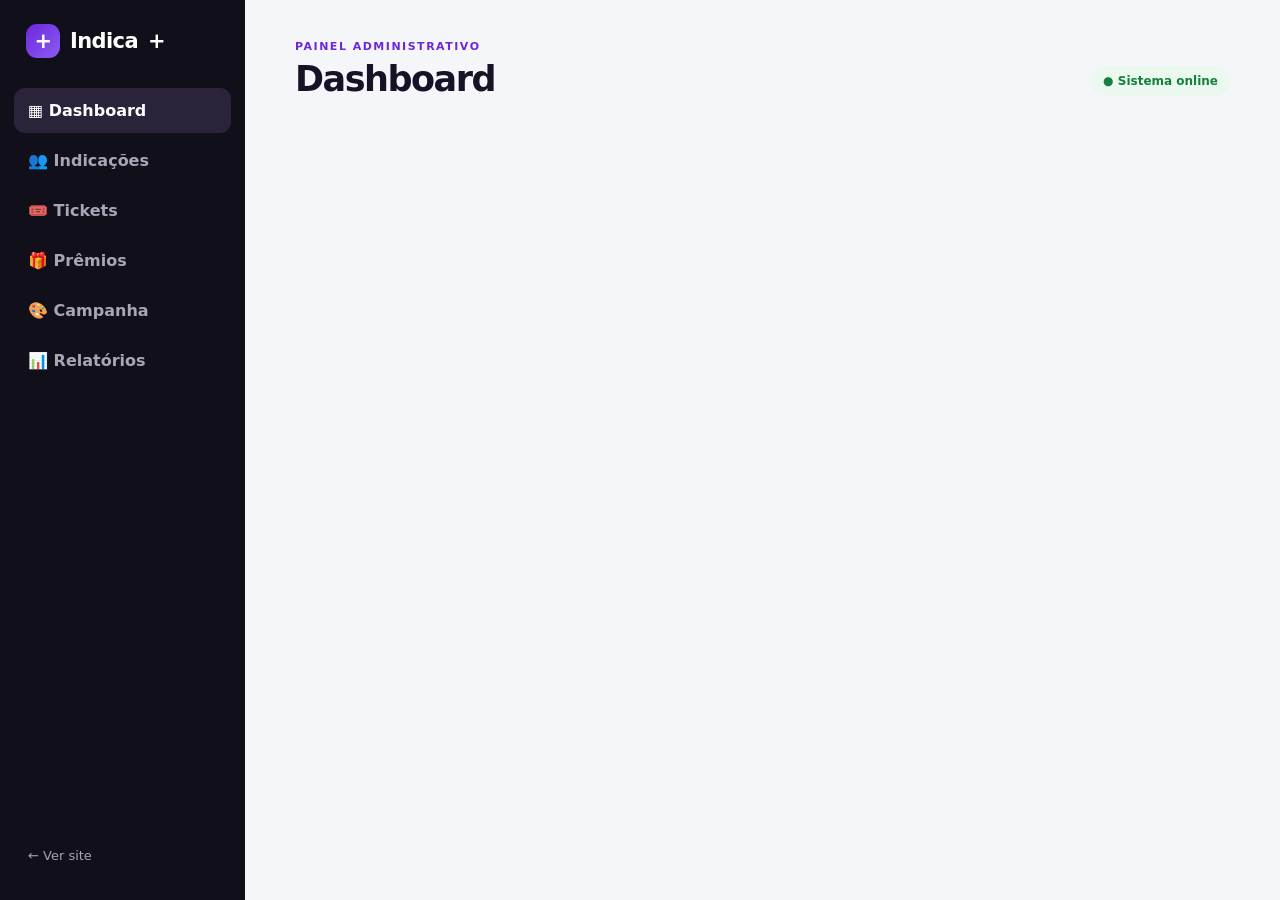
==== admin/index.html @ 20dc845d "Add files via upload" ====
<!doctype html>
<html lang="pt-BR">
<head><meta charset="utf-8"><meta name="viewport" content="width=device-width,initial-scale=1"><meta name="theme-color" content="#111827"><link rel="stylesheet" href="../css/style.css"><link rel="stylesheet" href="../css/admin.css"><title>Admin | Indica+</title></head>
<body class="admin-body">
<aside class="sidebar"><a class="brand" href="../index.html"><span class="brand-mark">+</span>Indica<span>+</span></a><nav><button class="nav-item active" data-view="dashboard">▦ <span>Dashboard</span></button><button class="nav-item" data-view="indications">👥 <span>Indicações</span></button><button class="nav-item" data-view="tickets">🎟️ <span>Tickets</span></button><button class="nav-item" data-view="prizes">🎁 <span>Prêmios</span></button><button class="nav-item" data-view="campaign">🎨 <span>Campanha</span></button><button class="nav-item" data-view="reports">📊 <span>Relatórios</span></button></nav><a class="side-link" href="../index.html">← Ver site</a></aside>
<main class="admin-main"><header class="admin-top"><div><span class="eyebrow">PAINEL ADMINISTRATIVO</span><h1 id="viewTitle">Dashboard</h1></div><span class="admin-status">● Sistema online</span></header>
<section id="view-dashboard" class="admin-view active"></section>
<section id="view-indications" class="admin-view"></section>
<section id="view-tickets" class="admin-view"></section>
<section id="view-prizes" class="admin-view"></section>
<section id="view-campaign" class="admin-view"></section>
<section id="view-reports" class="admin-view"></section>
</main>
<div class="modal" id="adminModal"><div class="modal-box wide"><button class="modal-close" data-close>×</button><div id="adminModalContent"></div></div></div>
<script src="../js/config.js"></script><script src="../js/admin.js"></script>
</body></html>
---- css/style.css ----
:root{--primary:#6d28d9;--primary2:#8b5cf6;--ink:#171225;--muted:#6b6477;--bg:#faf9fd;--card:#fff;--line:#ebe7f2;--success:#16a34a;--warning:#d97706;--danger:#dc2626;--shadow:0 18px 55px rgba(42,24,77,.10);--radius:22px}*{box-sizing:border-box}html{scroll-behavior:smooth}body{margin:0;font-family:Inter,ui-sans-serif,system-ui,-apple-system,Segoe UI,Roboto,Arial,sans-serif;color:var(--ink);background:var(--bg)}a{text-decoration:none;color:inherit}button,input{font:inherit}.topbar{height:76px;padding:0 max(24px,calc((100% - 1180px)/2));display:flex;align-items:center;justify-content:space-between;background:#fff;border-bottom:1px solid var(--line);position:sticky;top:0;z-index:20}.brand{display:flex;align-items:center;gap:10px;font-weight:900;font-size:21px;letter-spacing:-.6px}.brand>span:last-child>span,.brand>span:last-child span{color:var(--primary)}.brand-mark{display:grid;place-items:center;width:34px;height:34px;border-radius:11px;background:linear-gradient(135deg,var(--primary),var(--primary2));color:#fff!important;font-weight:900}.topbar nav{display:flex;align-items:center;gap:24px;font-size:14px;color:#5e5768}.hero{min-height:650px;display:grid;grid-template-columns:1.05fr .95fr;gap:30px;max-width:1180px;margin:auto;padding:80px 24px 70px;align-items:center}.eyebrow{font-size:11px;font-weight:900;letter-spacing:1.5px;color:var(--primary)}h1{font-size:clamp(42px,6vw,72px);line-height:.98;letter-spacing:-3.5px;margin:15px 0 22px}h1 span,h2 span{color:var(--primary)}.hero p{font-size:18px;line-height:1.7;color:var(--muted);max-width:610px}.hero-actions{display:flex;gap:12px;margin:30px 0}.btn{border:0;border-radius:13px;padding:13px 20px;font-weight:800;cursor:pointer;transition:.2s;display:inline-flex;align-items:center;justify-content:center;gap:8px}.btn:hover{transform:translateY(-1px)}.btn-primary{background:linear-gradient(135deg,var(--primary),var(--primary2));color:#fff;box-shadow:0 12px 28px rgba(109,40,217,.22)}.btn-ghost{background:#fff;border:1px solid var(--line);color:var(--ink)}.btn-light{background:#f4f1fa;color:var(--ink)}.btn-sm{padding:9px 14px;font-size:13px}.hero-stats{display:flex;gap:34px;margin-top:36px}.hero-stats strong{display:block;font-size:25px}.hero-stats small{color:var(--muted)}.hero-art{height:440px;position:relative;display:grid;place-items:center}.orb{position:absolute;border-radius:50%;filter:blur(1px)}.orb-a{width:330px;height:330px;background:#ede9fe}.orb-b{width:180px;height:180px;background:#ddd6fe;right:8%;bottom:8%}.ticket-card{width:min(430px,90%);height:235px;background:linear-gradient(135deg,#18122b,#33215e);border-radius:26px;padding:26px;color:#fff;box-shadow:0 30px 70px rgba(33,20,63,.28);transform:rotate(-4deg);position:relative;z-index:2;overflow:hidden}.ticket-card:after{content:"";position:absolute;width:150px;height:150px;border-radius:50%;border:30px solid rgba(255,255,255,.06);right:-40px;bottom:-55px}.ticket-top,.ticket-bottom{display:flex;justify-content:space-between;font-size:12px;letter-spacing:1.3px}.ticket-code{font-size:33px;letter-spacing:3px;margin:66px 0 48px}.ticket-code b{color:#c4b5fd}.ticket-bottom{font-size:9px;opacity:.6}.floating-card{position:absolute;right:0;bottom:24px;background:#fff;padding:14px 18px;border-radius:16px;box-shadow:var(--shadow);display:flex;gap:12px;align-items:center;z-index:3}.floating-card span{font-size:25px}.floating-card small{display:block;color:var(--muted);margin-top:3px}.section{max-width:1180px;margin:auto;padding:85px 24px}.section-heading{text-align:center;max-width:650px;margin:0 auto 45px}.section-heading h2,.access-card h2{font-size:40px;letter-spacing:-1.8px;margin:12px 0}.section-heading p{color:var(--muted);line-height:1.6}.steps{display:grid;grid-template-columns:repeat(3,1fr);gap:20px}.steps article,.prize,.panel,.metric{background:#fff;border:1px solid var(--line);border-radius:var(--radius);box-shadow:0 8px 30px rgba(31,21,51,.04)}.steps article{padding:30px;position:relative}.step-number{position:absolute;right:22px;top:20px;color:#d8d1e5;font-weight:900}.icon{font-size:30px}.steps h3{font-size:20px}.steps p{color:var(--muted);line-height:1.6}.prizes-section{padding-top:20px}.prizes-grid{display:grid;grid-template-columns:repeat(4,1fr);gap:18px}.prize{padding:24px}.prize-icon{font-size:38px}.prize h3{margin:18px 0 8px}.prize p{margin:0;color:var(--muted);font-size:14px}.access-section{background:#171225;padding:70px 24px}.access-card{max-width:1050px;margin:auto;background:linear-gradient(135deg,#27203c,#171225);border:1px solid #3a3152;border-radius:28px;padding:48px;display:grid;grid-template-columns:1fr 360px;gap:40px;color:#fff}.access-card p{color:#c9c3d3;line-height:1.6}.login-form,.draw-form{display:grid;gap:10px}.login-form label,.modal-box label{font-size:13px;font-weight:800}.login-form input,.modal-box input,.draw-form input{border:1px solid var(--line);background:#fff;border-radius:12px;padding:13px 14px;outline:none}.login-form small{color:#aaa1b5;line-height:1.4}.access-card .eyebrow{color:#c4b5fd}footer{max-width:1180px;margin:auto;padding:30px 24px;display:flex;gap:25px;align-items:center;color:var(--muted);font-size:13px}footer a{margin-left:auto;color:var(--primary);font-weight:800}.app-body{background:#f7f5fb}.user-menu{display:flex;align-items:center;gap:14px}.dashboard{max-width:1180px;margin:auto;padding:45px 24px}.dash-head{display:flex;justify-content:space-between;align-items:end;margin-bottom:28px}.dash-head h1{font-size:42px;letter-spacing:-2px;margin:8px 0}.dash-head p{color:var(--muted);margin:0}.metric-grid{display:grid;grid-template-columns:repeat(4,1fr);gap:16px;margin-bottom:20px}.metric{padding:22px}.metric>span{font-size:25px}.metric small{display:block;color:var(--muted);margin:10px 0 3px}.metric strong{font-size:30px}.metric.highlight{background:linear-gradient(135deg,#6d28d9,#8b5cf6);color:#fff}.metric.highlight small{color:#e9ddff}.dash-grid{display:grid;grid-template-columns:1fr 1fr;gap:18px}.panel{padding:25px;margin-bottom:18px}.panel-head{display:flex;justify-content:space-between;align-items:center;margin-bottom:18px}.panel-head h2{font-size:20px;margin:0}.panel-head p{color:var(--muted);margin:6px 0 0}.pill{font-size:12px;background:#f1edfa;color:var(--primary);padding:7px 10px;border-radius:999px;font-weight:800}.ticket-row{display:flex;align-items:center;justify-content:space-between;border:1px dashed #d8d0e5;padding:14px;border-radius:14px;margin-bottom:9px}.ticket-row code{font-weight:900;letter-spacing:1px}.ticket-row small{color:var(--muted)}.ref-row{display:grid;grid-template-columns:1fr auto;gap:5px;padding:14px 0;border-bottom:1px solid var(--line)}.ref-row:last-child{border-bottom:0}.ref-row small{grid-column:1;color:var(--muted)}.status{font-size:11px;font-weight:900;padding:5px 8px;border-radius:999px}.status.pending{background:#fff7e8;color:var(--warning)}.status.confirmed{background:#eaf8ef;color:var(--success)}.status.cancelled{background:#fdecec;color:var(--danger)}.draw-panel{background:#fff}.draw-form{grid-template-columns:1fr auto;max-width:650px}.draw-result{margin-top:15px}.win-card{text-align:center;padding:25px;background:#f7f2ff;border-radius:18px;border:1px solid #ddd0fa}.win-card .big{font-size:50px}.modal{position:fixed;inset:0;background:rgba(13,8,25,.6);backdrop-filter:blur(5px);display:none;align-items:center;justify-content:center;padding:20px;z-index:100}.modal.open{display:flex}.modal-box{background:#fff;border-radius:22px;padding:32px;max-width:480px;width:100%;position:relative;box-shadow:0 30px 90px rgba(0,0,0,.25)}.modal-box.wide{max-width:760px}.modal-close{position:absolute;right:15px;top:12px;border:0;background:transparent;font-size:28px;cursor:pointer}.modal-box h2{margin-top:8px}.modal-box form{display:grid;gap:13px}.modal-box label{display:grid;gap:6px}.toast{position:fixed;right:20px;bottom:20px;background:#181225;color:#fff;padding:13px 18px;border-radius:12px;opacity:0;transform:translateY(10px);transition:.25s;z-index:200;font-size:14px}.toast.show{opacity:1;transform:none}@media(max-width:850px){.topbar nav a:not(.btn){display:none}.hero{grid-template-columns:1fr;padding-top:55px}.hero-art{height:340px}.steps,.prizes-grid{grid-template-columns:1fr 1fr}.access-card{grid-template-columns:1fr}.metric-grid{grid-template-columns:1fr 1fr}.dash-grid{grid-template-columns:1fr}}@media(max-width:560px){.topbar{padding:0 16px}.hero,.section,.dashboard{padding-left:18px;padding-right:18px}.hero h1{font-size:46px}.hero-stats{gap:18px;flex-wrap:wrap}.hero-stats strong{font-size:20px}.hero-art{height:280px}.ticket-card{height:190px;padding:20px}.ticket-code{font-size:23px;margin:48px 0 35px}.steps,.prizes-grid,.metric-grid{grid-template-columns:1fr}.access-card{padding:28px 22px}.draw-form{grid-template-columns:1fr}footer{flex-wrap:wrap}footer a{margin-left:0;width:100%}.dash-head{align-items:start;gap:15px;flex-direction:column}.dash-head h1{font-size:35px}}
---- css/admin.css ----
:root{--admin:#111827}.admin-body{background:#f5f6fa;display:flex;min-height:100vh}.sidebar{width:245px;background:#11101a;color:#d8d4e2;padding:24px 14px;display:flex;flex-direction:column;position:fixed;inset:0 auto 0 0}.sidebar .brand{color:#fff;padding:0 12px 30px}.sidebar nav{display:grid;gap:5px}.nav-item{border:0;background:transparent;color:#aaa4b7;text-align:left;padding:13px 14px;border-radius:11px;cursor:pointer;font-weight:750}.nav-item:hover,.nav-item.active{background:#2a2339;color:#fff}.side-link{margin-top:auto;padding:13px 14px;color:#a9a2b5;font-size:13px}.admin-main{margin-left:245px;width:calc(100% - 245px);padding:35px clamp(20px,4vw,50px)}.admin-top{display:flex;justify-content:space-between;align-items:end;margin-bottom:28px}.admin-top h1{font-size:35px;letter-spacing:-1.5px;margin:8px 0 0}.admin-status{font-size:12px;color:#16803c;background:#eaf8ef;padding:8px 12px;border-radius:99px;font-weight:800}.admin-view{display:none}.admin-view.active{display:block}.admin-cards{display:grid;grid-template-columns:repeat(4,1fr);gap:15px;margin-bottom:20px}.a-card{background:#fff;border:1px solid #e7e8ef;border-radius:17px;padding:20px}.a-card small{color:#777584}.a-card strong{display:block;font-size:29px;margin-top:8px}.admin-panel{background:#fff;border:1px solid #e7e8ef;border-radius:17px;padding:20px;margin-bottom:18px}.table-wrap{overflow:auto}.admin-table{width:100%;border-collapse:collapse;font-size:13px}.admin-table th{text-align:left;color:#777584;font-size:11px;text-transform:uppercase;letter-spacing:.7px;padding:12px;border-bottom:1px solid #eee}.admin-table td{padding:14px 12px;border-bottom:1px solid #f0f0f3}.admin-table tr:last-child td{border-bottom:0}.a-btn{border:1px solid #dedbe6;background:#fff;padding:8px 11px;border-radius:9px;font-weight:800;cursor:pointer;font-size:12px}.a-btn.primary{background:#6d28d9;color:#fff;border-color:#6d28d9}.a-btn.danger{color:#b42318}.filters{display:flex;gap:10px;flex-wrap:wrap;margin-bottom:15px}.filters input,.filters select,.field input,.field textarea,.field select{border:1px solid #dddbe4;border-radius:10px;padding:10px 12px;background:#fff;outline:none}.campaign-grid{display:grid;grid-template-columns:1fr 1fr;gap:18px}.field{display:grid;gap:7px;margin-bottom:14px}.field label{font-size:12px;font-weight:850}.field textarea{min-height:95px;resize:vertical}.color-row{display:flex;gap:10px;align-items:center}.color-row input{width:52px;height:40px;padding:3px}.preview{border-radius:17px;padding:30px;color:#fff;min-height:240px;display:flex;flex-direction:column;justify-content:center}.preview h2{font-size:35px;margin:10px 0}.preview p{color:#e8e2f4}.prize-admin{display:grid;grid-template-columns:1fr auto;gap:15px;align-items:center;padding:14px 0;border-bottom:1px solid #eee}.prize-admin:last-child{border:0}.empty{padding:30px;text-align:center;color:#817c89}@media(max-width:900px){.sidebar{width:68px;padding:18px 8px}.sidebar .brand{justify-content:center;padding:0 0 25px}.sidebar .brand>span:last-child,.nav-item span,.side-link{display:none}.nav-item{text-align:center;padding:13px 5px}.admin-main{margin-left:68px;width:calc(100% - 68px)}.admin-cards{grid-template-columns:1fr 1fr}.campaign-grid{grid-template-columns:1fr}}@media(max-width:560px){.admin-main{padding:25px 14px}.admin-cards{grid-template-columns:1fr 1fr}.admin-top{align-items:start;gap:10px}.admin-status{display:none}.admin-top h1{font-size:28px}}
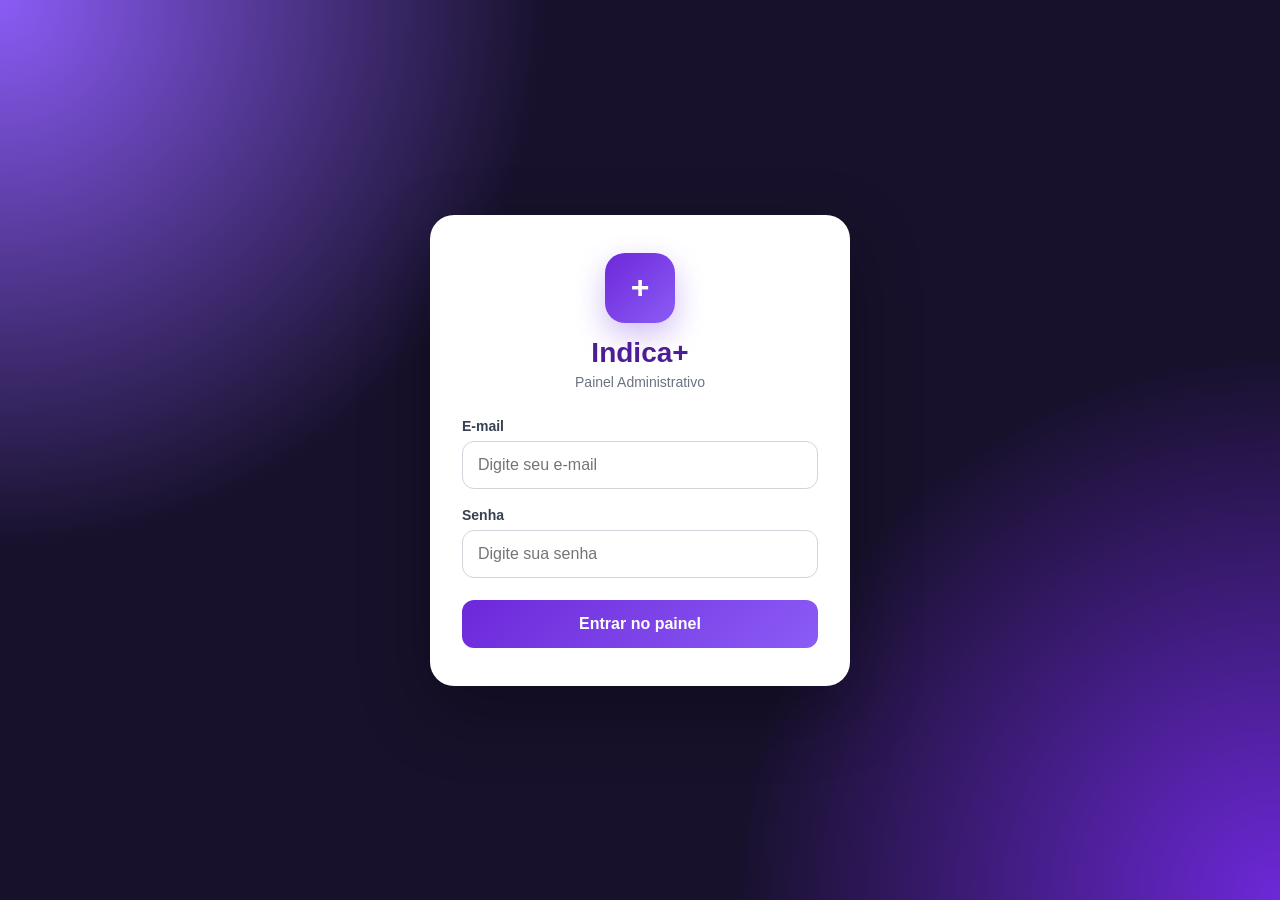
==== commit bf7457a4: "Update index.html" ====
--- a/admin/index.html
+++ b/admin/index.html
@@ -1,16 +1,2001 @@
-<!doctype html>
+<!DOCTYPE html>
 <html lang="pt-BR">
-<head><meta charset="utf-8"><meta name="viewport" content="width=device-width,initial-scale=1"><meta name="theme-color" content="#111827"><link rel="stylesheet" href="../css/style.css"><link rel="stylesheet" href="../css/admin.css"><title>Admin | Indica+</title></head>
-<body class="admin-body">
-<aside class="sidebar"><a class="brand" href="../index.html"><span class="brand-mark">+</span>Indica<span>+</span></a><nav><button class="nav-item active" data-view="dashboard">▦ <span>Dashboard</span></button><button class="nav-item" data-view="indications">👥 <span>Indicações</span></button><button class="nav-item" data-view="tickets">🎟️ <span>Tickets</span></button><button class="nav-item" data-view="prizes">🎁 <span>Prêmios</span></button><button class="nav-item" data-view="campaign">🎨 <span>Campanha</span></button><button class="nav-item" data-view="reports">📊 <span>Relatórios</span></button></nav><a class="side-link" href="../index.html">← Ver site</a></aside>
-<main class="admin-main"><header class="admin-top"><div><span class="eyebrow">PAINEL ADMINISTRATIVO</span><h1 id="viewTitle">Dashboard</h1></div><span class="admin-status">● Sistema online</span></header>
-<section id="view-dashboard" class="admin-view active"></section>
-<section id="view-indications" class="admin-view"></section>
-<section id="view-tickets" class="admin-view"></section>
-<section id="view-prizes" class="admin-view"></section>
-<section id="view-campaign" class="admin-view"></section>
-<section id="view-reports" class="admin-view"></section>
-</main>
-<div class="modal" id="adminModal"><div class="modal-box wide"><button class="modal-close" data-close>×</button><div id="adminModalContent"></div></div></div>
-<script src="../js/config.js"></script><script src="../js/admin.js"></script>
-</body></html>+<head>
+  <meta charset="UTF-8">
+  <meta name="viewport" content="width=device-width, initial-scale=1.0">
+
+  <title>Indica+ | Administração</title>
+
+  <style>
+    * {
+      box-sizing: border-box;
+      margin: 0;
+      padding: 0;
+    }
+
+    body {
+      font-family: Arial, Helvetica, sans-serif;
+      background: #f5f3ff;
+      color: #1f2937;
+    }
+
+    button,
+    input {
+      font: inherit;
+    }
+
+    /* =========================
+       LOGIN
+    ========================= */
+
+    #loginScreen {
+      min-height: 100vh;
+      display: flex;
+      align-items: center;
+      justify-content: center;
+      padding: 20px;
+
+      background:
+        radial-gradient(
+          circle at top left,
+          #8b5cf6 0%,
+          transparent 35%
+        ),
+        radial-gradient(
+          circle at bottom right,
+          #6d28d9 0%,
+          transparent 35%
+        ),
+        #17112b;
+    }
+
+    .login-card {
+      width: 100%;
+      max-width: 420px;
+      background: white;
+      border-radius: 24px;
+      padding: 38px 32px;
+      box-shadow: 0 25px 70px rgba(0,0,0,.30);
+    }
+
+    .logo {
+      text-align: center;
+      margin-bottom: 28px;
+    }
+
+    .logo-icon {
+      width: 70px;
+      height: 70px;
+      margin: 0 auto 14px;
+
+      border-radius: 20px;
+
+      display: flex;
+      align-items: center;
+      justify-content: center;
+
+      background:
+        linear-gradient(
+          135deg,
+          #6d28d9,
+          #8b5cf6
+        );
+
+      color: white;
+      font-size: 32px;
+      font-weight: bold;
+
+      box-shadow:
+        0 12px 30px
+        rgba(109,40,217,.30);
+    }
+
+    .logo h1 {
+      font-size: 28px;
+      color: #4c1d95;
+    }
+
+    .logo p {
+      margin-top: 5px;
+      color: #6b7280;
+      font-size: 14px;
+    }
+
+    .field {
+      margin-bottom: 18px;
+    }
+
+    .field label {
+      display: block;
+      font-size: 14px;
+      font-weight: bold;
+      margin-bottom: 7px;
+      color: #374151;
+    }
+
+    .field input {
+      width: 100%;
+      padding: 14px 15px;
+
+      border:
+        1px solid #d1d5db;
+
+      border-radius: 12px;
+
+      outline: none;
+
+      transition: .2s;
+    }
+
+    .field input:focus {
+      border-color: #7c3aed;
+
+      box-shadow:
+        0 0 0 3px
+        rgba(124,58,237,.12);
+    }
+
+    .login-button {
+      width: 100%;
+
+      border: 0;
+
+      padding: 15px;
+
+      border-radius: 12px;
+
+      background:
+        linear-gradient(
+          135deg,
+          #6d28d9,
+          #8b5cf6
+        );
+
+      color: white;
+
+      font-weight: bold;
+
+      cursor: pointer;
+
+      transition: .2s;
+
+      margin-top: 4px;
+    }
+
+    .login-button:hover {
+      transform: translateY(-1px);
+
+      box-shadow:
+        0 10px 25px
+        rgba(109,40,217,.25);
+    }
+
+    .login-button:disabled {
+      opacity: .6;
+      cursor: wait;
+      transform: none;
+    }
+
+    .error {
+      display: none;
+
+      margin-bottom: 16px;
+
+      padding: 12px;
+
+      border-radius: 10px;
+
+      background: #fee2e2;
+
+      color: #991b1b;
+
+      font-size: 14px;
+    }
+
+    .success {
+      display: none;
+
+      margin-bottom: 16px;
+
+      padding: 12px;
+
+      border-radius: 10px;
+
+      background: #dcfce7;
+
+      color: #166534;
+
+      font-size: 14px;
+    }
+
+    /* =========================
+       PAINEL
+    ========================= */
+
+    #adminScreen {
+      display: none;
+      min-height: 100vh;
+    }
+
+    .topbar {
+      background: #17112b;
+      color: white;
+
+      padding: 15px 25px;
+
+      display: flex;
+      justify-content: space-between;
+      align-items: center;
+
+      gap: 15px;
+
+      position: sticky;
+      top: 0;
+
+      z-index: 20;
+    }
+
+    .topbar-brand {
+      font-size: 21px;
+      font-weight: bold;
+    }
+
+    .topbar-brand span {
+      color: #a78bfa;
+    }
+
+    .admin-info {
+      display: flex;
+      align-items: center;
+      gap: 15px;
+    }
+
+    .admin-name {
+      font-size: 14px;
+      color: #ddd6fe;
+    }
+
+    .logout-button {
+      border:
+        1px solid
+        rgba(255,255,255,.25);
+
+      background: transparent;
+
+      color: white;
+
+      padding: 9px 14px;
+
+      border-radius: 9px;
+
+      cursor: pointer;
+    }
+
+    .logout-button:hover {
+      background:
+        rgba(255,255,255,.08);
+    }
+
+    .container {
+      max-width: 1400px;
+
+      margin: auto;
+
+      padding: 30px 20px;
+    }
+
+    .page-title {
+      margin-bottom: 25px;
+    }
+
+    .page-title h2 {
+      font-size: 28px;
+      color: #2e1065;
+    }
+
+    .page-title p {
+      margin-top: 5px;
+      color: #6b7280;
+    }
+
+    .cards {
+      display: grid;
+
+      grid-template-columns:
+        repeat(4, 1fr);
+
+      gap: 18px;
+
+      margin-bottom: 30px;
+    }
+
+    .card {
+      background: white;
+
+      border-radius: 17px;
+
+      padding: 22px;
+
+      box-shadow:
+        0 4px 20px
+        rgba(0,0,0,.06);
+
+      border:
+        1px solid #ede9fe;
+    }
+
+    .card-label {
+      color: #6b7280;
+
+      font-size: 13px;
+
+      margin-bottom: 8px;
+    }
+
+    .card-number {
+      font-size: 31px;
+
+      font-weight: bold;
+
+      color: #4c1d95;
+    }
+
+    .section {
+      background: white;
+
+      border-radius: 17px;
+
+      padding: 22px;
+
+      margin-bottom: 22px;
+
+      box-shadow:
+        0 4px 20px
+        rgba(0,0,0,.05);
+
+      border:
+        1px solid #ede9fe;
+    }
+
+    .section h3 {
+      margin-bottom: 18px;
+
+      color: #2e1065;
+    }
+
+    .loading {
+      color: #6b7280;
+
+      padding: 10px 0;
+    }
+
+    .status-message {
+      padding: 13px;
+
+      border-radius: 10px;
+
+      background: #f3f4f6;
+
+      color: #4b5563;
+    }
+
+    .table-wrapper {
+      overflow-x: auto;
+    }
+
+    table {
+      width: 100%;
+
+      border-collapse: collapse;
+
+      min-width: 650px;
+    }
+
+    th,
+    td {
+      padding: 12px;
+
+      border-bottom:
+        1px solid #eee;
+
+      text-align: left;
+
+      font-size: 14px;
+    }
+
+    th {
+      color: #6b7280;
+
+      font-size: 12px;
+
+      text-transform: uppercase;
+    }
+
+    .badge {
+      display: inline-block;
+
+      padding: 5px 9px;
+
+      border-radius: 20px;
+
+      font-size: 12px;
+
+      font-weight: bold;
+    }
+
+    .badge-green {
+      background: #dcfce7;
+      color: #166534;
+    }
+
+    .badge-yellow {
+      background: #fef3c7;
+      color: #92400e;
+    }
+
+    .badge-red {
+      background: #fee2e2;
+      color: #991b1b;
+    }
+
+    .confirm-button {
+      border: 0;
+
+      padding: 8px 11px;
+
+      border-radius: 8px;
+
+      background: #6d28d9;
+
+      color: white;
+
+      cursor: pointer;
+
+      font-size: 12px;
+
+      font-weight: bold;
+    }
+
+    .confirm-button:hover {
+      background: #5b21b6;
+    }
+
+    .empty {
+      padding: 25px;
+
+      text-align: center;
+
+      color: #9ca3af;
+    }
+
+    @media (max-width: 1000px) {
+
+      .cards {
+        grid-template-columns:
+          repeat(2, 1fr);
+      }
+
+    }
+
+    @media (max-width: 650px) {
+
+      .topbar {
+        padding: 13px 15px;
+      }
+
+      .admin-name {
+        display: none;
+      }
+
+      .container {
+        padding: 20px 14px;
+      }
+
+      .cards {
+        grid-template-columns: 1fr;
+      }
+
+      .login-card {
+        padding: 30px 22px;
+      }
+
+      .page-title h2 {
+        font-size: 23px;
+      }
+
+    }
+
+  </style>
+</head>
+
+<body>
+
+  <!-- =========================
+       LOGIN
+  ========================== -->
+
+  <section id="loginScreen">
+
+    <div class="login-card">
+
+      <div class="logo">
+
+        <div class="logo-icon">
+          +
+        </div>
+
+        <h1>Indica+</h1>
+
+        <p>Painel Administrativo</p>
+
+      </div>
+
+      <div
+        id="loginError"
+        class="error">
+      </div>
+
+      <div
+        id="loginSuccess"
+        class="success">
+      </div>
+
+      <form id="loginForm">
+
+        <div class="field">
+
+          <label for="email">
+            E-mail
+          </label>
+
+          <input
+            type="email"
+            id="email"
+            autocomplete="username"
+            placeholder="Digite seu e-mail"
+            required
+          >
+
+        </div>
+
+        <div class="field">
+
+          <label for="password">
+            Senha
+          </label>
+
+          <input
+            type="password"
+            id="password"
+            autocomplete="current-password"
+            placeholder="Digite sua senha"
+            required
+          >
+
+        </div>
+
+        <button
+          type="submit"
+          class="login-button"
+          id="loginButton"
+        >
+          Entrar no painel
+        </button>
+
+      </form>
+
+    </div>
+
+  </section>
+
+
+  <!-- =========================
+       ADMIN
+  ========================== -->
+
+  <section id="adminScreen">
+
+    <header class="topbar">
+
+      <div class="topbar-brand">
+        Indica<span>+</span>
+      </div>
+
+      <div class="admin-info">
+
+        <span
+          class="admin-name"
+          id="adminName"
+        >
+          Administrador
+        </span>
+
+        <button
+          class="logout-button"
+          id="logoutButton"
+        >
+          Sair
+        </button>
+
+      </div>
+
+    </header>
+
+
+    <main class="container">
+
+      <div class="page-title">
+
+        <h2>
+          Dashboard
+        </h2>
+
+        <p>
+          Visão geral da campanha e das indicações.
+        </p>
+
+      </div>
+
+
+      <div class="cards">
+
+        <div class="card">
+
+          <div class="card-label">
+            Alunos
+          </div>
+
+          <div
+            class="card-number"
+            id="studentsCount"
+          >
+            0
+          </div>
+
+        </div>
+
+
+        <div class="card">
+
+          <div class="card-label">
+            Indicações
+          </div>
+
+          <div
+            class="card-number"
+            id="referralsCount"
+          >
+            0
+          </div>
+
+        </div>
+
+
+        <div class="card">
+
+          <div class="card-label">
+            Aguardando 7 dias
+          </div>
+
+          <div
+            class="card-number"
+            id="waitingCount"
+          >
+            0
+          </div>
+
+        </div>
+
+
+        <div class="card">
+
+          <div class="card-label">
+            Tickets disponíveis
+          </div>
+
+          <div
+            class="card-number"
+            id="ticketsCount"
+          >
+            0
+          </div>
+
+        </div>
+
+      </div>
+
+
+      <section class="section">
+
+        <h3>
+          Matrículas aguardando confirmação
+        </h3>
+
+        <div id="enrollmentsArea">
+
+          <div class="loading">
+            Carregando...
+          </div>
+
+        </div>
+
+      </section>
+
+
+      <section class="section">
+
+        <h3>
+          Últimas indicações
+        </h3>
+
+        <div id="referralsArea">
+
+          <div class="loading">
+            Carregando...
+          </div>
+
+        </div>
+
+      </section>
+
+
+      <section class="section">
+
+        <h3>
+          Tickets disponíveis
+        </h3>
+
+        <div id="ticketsArea">
+
+          <div class="loading">
+            Carregando...
+          </div>
+
+        </div>
+
+      </section>
+
+
+      <section class="section">
+
+        <h3>
+          Prêmios
+        </h3>
+
+        <div id="prizesArea">
+
+          <div class="loading">
+            Carregando...
+          </div>
+
+        </div>
+
+      </section>
+
+    </main>
+
+  </section>
+
+
+<script>
+
+  /* =========================================
+     API
+  ========================================= */
+
+  const API_URL =
+    "https://indica-mais-api.evoluamaisprofissoes.workers.dev";
+
+
+  /* =========================================
+     ELEMENTOS
+  ========================================= */
+
+  const loginScreen =
+    document.getElementById(
+      "loginScreen"
+    );
+
+  const adminScreen =
+    document.getElementById(
+      "adminScreen"
+    );
+
+  const loginForm =
+    document.getElementById(
+      "loginForm"
+    );
+
+  const loginButton =
+    document.getElementById(
+      "loginButton"
+    );
+
+  const loginError =
+    document.getElementById(
+      "loginError"
+    );
+
+  const loginSuccess =
+    document.getElementById(
+      "loginSuccess"
+    );
+
+  const logoutButton =
+    document.getElementById(
+      "logoutButton"
+    );
+
+
+  /* =========================================
+     TOKEN
+  ========================================= */
+
+  function getToken() {
+
+    return localStorage.getItem(
+      "indica_admin_token"
+    );
+
+  }
+
+
+  function saveToken(token) {
+
+    localStorage.setItem(
+      "indica_admin_token",
+      token
+    );
+
+  }
+
+
+  function clearToken() {
+
+    localStorage.removeItem(
+      "indica_admin_token"
+    );
+
+  }
+
+
+  /* =========================================
+     API
+  ========================================= */
+
+  async function api(
+    endpoint,
+    options = {}
+  ) {
+
+    const token =
+      getToken();
+
+    const headers = {
+
+      "Content-Type":
+        "application/json",
+
+      ...(options.headers || {})
+
+    };
+
+
+    if (token) {
+
+      headers.Authorization =
+        "Bearer " + token;
+
+    }
+
+
+    const response =
+      await fetch(
+        API_URL + endpoint,
+        {
+          ...options,
+          headers
+        }
+      );
+
+
+    let data = {};
+
+    try {
+
+      data =
+        await response.json();
+
+    } catch {
+
+      data = {};
+
+    }
+
+
+    if (!response.ok) {
+
+      throw new Error(
+        data.error ||
+        data.message ||
+        "Erro na comunicação com a API."
+      );
+
+    }
+
+
+    return data;
+
+  }
+
+
+  /* =========================================
+     LOGIN
+  ========================================= */
+
+  loginForm.addEventListener(
+    "submit",
+    async function(event) {
+
+      event.preventDefault();
+
+
+      loginError.style.display =
+        "none";
+
+      loginSuccess.style.display =
+        "none";
+
+
+      const email =
+        document
+          .getElementById("email")
+          .value
+          .trim();
+
+      const password =
+        document
+          .getElementById("password")
+          .value;
+
+
+      loginButton.disabled =
+        true;
+
+      loginButton.textContent =
+        "Entrando...";
+
+
+      try {
+
+        const response =
+          await fetch(
+            API_URL +
+            "/api/admin/login",
+            {
+              method: "POST",
+
+              headers: {
+                "Content-Type":
+                  "application/json"
+              },
+
+              body: JSON.stringify({
+                email,
+                password
+              })
+            }
+          );
+
+
+        const data =
+          await response.json();
+
+
+        if (!response.ok) {
+
+          throw new Error(
+            data.error ||
+            data.message ||
+            "E-mail ou senha inválidos."
+          );
+
+        }
+
+
+        const token =
+          data.token ||
+          data.session?.token ||
+          data.data?.token;
+
+
+        if (!token) {
+
+          throw new Error(
+            "A API não retornou o token da sessão."
+          );
+
+        }
+
+
+        saveToken(token);
+
+
+        loginSuccess.textContent =
+          "Login realizado com sucesso!";
+
+        loginSuccess.style.display =
+          "block";
+
+
+        setTimeout(
+          () => {
+
+            showAdmin(
+              data.admin ||
+              data.user
+            );
+
+          },
+          300
+        );
+
+
+      } catch (error) {
+
+        console.error(error);
+
+        loginError.textContent =
+          error.message ||
+          "Não foi possível realizar o login.";
+
+        loginError.style.display =
+          "block";
+
+
+      } finally {
+
+        loginButton.disabled =
+          false;
+
+        loginButton.textContent =
+          "Entrar no painel";
+
+      }
+
+    }
+  );
+
+
+  /* =========================================
+     SESSÃO
+  ========================================= */
+
+  async function checkSession() {
+
+    const token =
+      getToken();
+
+
+    if (!token) {
+
+      showLogin();
+
+      return;
+
+    }
+
+
+    try {
+
+      const response =
+        await api(
+          "/api/admin/me"
+        );
+
+
+      if (
+        response.success === false
+      ) {
+
+        throw new Error(
+          "Sessão inválida."
+        );
+
+      }
+
+
+      showAdmin(
+        response.admin ||
+        response.user
+      );
+
+
+    } catch {
+
+      clearToken();
+
+      showLogin();
+
+    }
+
+  }
+
+
+  /* =========================================
+     LOGIN SCREEN
+  ========================================= */
+
+  function showLogin() {
+
+    loginScreen.style.display =
+      "flex";
+
+    adminScreen.style.display =
+      "none";
+
+  }
+
+
+  /* =========================================
+     ADMIN SCREEN
+  ========================================= */
+
+  async function showAdmin(
+    admin = null
+  ) {
+
+    loginScreen.style.display =
+      "none";
+
+    adminScreen.style.display =
+      "block";
+
+
+    if (admin) {
+
+      document.getElementById(
+        "adminName"
+      ).textContent =
+        admin.name ||
+        admin.email ||
+        "Administrador";
+
+    }
+
+
+    await loadDashboard();
+
+  }
+
+
+  /* =========================================
+     DASHBOARD
+  ========================================= */
+
+  async function loadDashboard() {
+
+    try {
+
+      const data =
+        await api(
+          "/api/admin/dashboard"
+        );
+
+
+      const dashboard =
+        data.dashboard ||
+        data.data ||
+        data;
+
+
+      document.getElementById(
+        "studentsCount"
+      ).textContent =
+        dashboard.students || 0;
+
+
+      document.getElementById(
+        "referralsCount"
+      ).textContent =
+        dashboard.referrals || 0;
+
+
+      document.getElementById(
+        "waitingCount"
+      ).textContent =
+        dashboard.waiting_7_days || 0;
+
+
+      document.getElementById(
+        "ticketsCount"
+      ).textContent =
+        dashboard.available_tickets || 0;
+
+
+      await Promise.all([
+        loadEnrollments(),
+        loadReferrals(),
+        loadTickets(),
+        loadPrizes()
+      ]);
+
+
+    } catch (error) {
+
+      console.error(error);
+
+      document.getElementById(
+        "enrollmentsArea"
+      ).innerHTML =
+        `<div class="status-message">
+          Erro ao carregar o painel.
+        </div>`;
+
+    }
+
+  }
+
+
+  /* =========================================
+     MATRÍCULAS
+  ========================================= */
+
+  async function loadEnrollments() {
+
+    const area =
+      document.getElementById(
+        "enrollmentsArea"
+      );
+
+
+    try {
+
+      const data =
+        await api(
+          "/api/admin/enrollments"
+        );
+
+
+      const items =
+        data.enrollments ||
+        data.results ||
+        data.data ||
+        [];
+
+
+      if (!items.length) {
+
+        area.innerHTML =
+          `<div class="empty">
+            Nenhuma matrícula encontrada.
+          </div>`;
+
+        return;
+
+      }
+
+
+      let html = `
+        <div class="table-wrapper">
+
+        <table>
+
+          <thead>
+
+            <tr>
+
+              <th>
+                Aluno
+              </th>
+
+              <th>
+                Status
+              </th>
+
+              <th>
+                Elegível em
+              </th>
+
+              <th>
+                Ação
+              </th>
+
+            </tr>
+
+          </thead>
+
+          <tbody>
+      `;
+
+
+      items.forEach(
+        item => {
+
+          const status =
+            item.enrollment_status ||
+            item.status ||
+            "";
+
+
+          const eligibleAt =
+            item.eligible_at
+              ? new Date(
+                  item.eligible_at
+                ).toLocaleDateString(
+                  "pt-BR"
+                )
+              : "-";
+
+
+          const canConfirm =
+            status ===
+              "paid_waiting" ||
+            status ===
+              "eligible";
+
+
+          html += `
+            <tr>
+
+              <td>
+                ${escapeHtml(
+                  item.lead_name ||
+                  item.name ||
+                  "-"
+                )}
+              </td>
+
+              <td>
+
+                <span class="badge ${
+                  canConfirm
+                    ? "badge-yellow"
+                    : status ===
+                      "confirmed"
+                      ? "badge-green"
+                      : "badge-red"
+                }">
+
+                  ${escapeHtml(
+                    status
+                  )}
+
+                </span>
+
+              </td>
+
+              <td>
+                ${eligibleAt}
+              </td>
+
+              <td>
+
+                ${
+                  canConfirm
+
+                    ? `
+                      <button
+                        class="confirm-button"
+                        onclick="
+                          confirmEnrollment(
+                            '${item.id}'
+                          )
+                        "
+                      >
+                        Confirmar
+                      </button>
+                    `
+
+                    : "-"
+                }
+
+              </td>
+
+            </tr>
+          `;
+
+        }
+      );
+
+
+      html += `
+          </tbody>
+
+        </table>
+
+        </div>
+      `;
+
+
+      area.innerHTML =
+        html;
+
+
+    } catch (error) {
+
+      console.error(error);
+
+      area.innerHTML =
+        `<div class="status-message">
+          Não foi possível carregar as matrículas.
+        </div>`;
+
+    }
+
+  }
+
+
+  /* =========================================
+     CONFIRMAR MATRÍCULA
+  ========================================= */
+
+  async function confirmEnrollment(
+    id
+  ) {
+
+    if (
+      !confirm(
+        "Confirmar esta matrícula e gerar o ticket?"
+      )
+    ) {
+
+      return;
+
+    }
+
+
+    try {
+
+      const data =
+        await api(
+          "/api/admin/enrollments/" +
+          id +
+          "/confirm",
+          {
+            method: "POST"
+          }
+        );
+
+
+      alert(
+        data.message ||
+        "Matrícula confirmada e ticket gerado."
+      );
+
+
+      await loadDashboard();
+
+
+    } catch (error) {
+
+      alert(
+        error.message ||
+        "Não foi possível confirmar a matrícula."
+      );
+
+    }
+
+  }
+
+
+  /* =========================================
+     INDICAÇÕES
+  ========================================= */
+
+  async function loadReferrals() {
+
+    const area =
+      document.getElementById(
+        "referralsArea"
+      );
+
+
+    try {
+
+      const data =
+        await api(
+          "/api/admin/referrals"
+        );
+
+
+      const items =
+        data.referrals ||
+        data.results ||
+        data.data ||
+        [];
+
+
+      if (!items.length) {
+
+        area.innerHTML =
+          `<div class="empty">
+            Nenhuma indicação encontrada.
+          </div>`;
+
+        return;
+
+      }
+
+
+      let html = `
+        <div class="table-wrapper">
+
+        <table>
+
+          <thead>
+
+            <tr>
+
+              <th>
+                Lead
+              </th>
+
+              <th>
+                WhatsApp
+              </th>
+
+              <th>
+                Status
+              </th>
+
+              <th>
+                Data
+              </th>
+
+            </tr>
+
+          </thead>
+
+          <tbody>
+      `;
+
+
+      items
+        .slice(0, 30)
+        .forEach(
+          item => {
+
+            html += `
+              <tr>
+
+                <td>
+                  ${escapeHtml(
+                    item.lead_name ||
+                    "-"
+                  )}
+                </td>
+
+                <td>
+                  ${escapeHtml(
+                    item.lead_whatsapp ||
+                    "-"
+                  )}
+                </td>
+
+                <td>
+                  ${escapeHtml(
+                    item.status ||
+                    "-"
+                  )}
+                </td>
+
+                <td>
+
+                  ${
+                    item.created_at
+
+                      ? new Date(
+                          item.created_at
+                        ).toLocaleDateString(
+                          "pt-BR"
+                        )
+
+                      : "-"
+                  }
+
+                </td>
+
+              </tr>
+            `;
+
+          }
+        );
+
+
+      html += `
+          </tbody>
+
+        </table>
+
+        </div>
+      `;
+
+
+      area.innerHTML =
+        html;
+
+
+    } catch (error) {
+
+      console.error(error);
+
+      area.innerHTML =
+        `<div class="status-message">
+          Não foi possível carregar as indicações.
+        </div>`;
+
+    }
+
+  }
+
+
+  /* =========================================
+     TICKETS
+  ========================================= */
+
+  async function loadTickets() {
+
+    const area =
+      document.getElementById(
+        "ticketsArea"
+      );
+
+
+    try {
+
+      const data =
+        await api(
+          "/api/admin/tickets"
+        );
+
+
+      const items =
+        data.tickets ||
+        data.results ||
+        data.data ||
+        [];
+
+
+      if (!items.length) {
+
+        area.innerHTML =
+          `<div class="empty">
+            Nenhum ticket disponível.
+          </div>`;
+
+        return;
+
+      }
+
+
+      let html = `
+        <div class="table-wrapper">
+
+        <table>
+
+          <thead>
+
+            <tr>
+
+              <th>
+                Código
+              </th>
+
+              <th>
+                Status
+              </th>
+
+              <th>
+                Data
+              </th>
+
+            </tr>
+
+          </thead>
+
+          <tbody>
+      `;
+
+
+      items
+        .slice(0, 50)
+        .forEach(
+          item => {
+
+            html += `
+              <tr>
+
+                <td>
+                  <strong>
+                    ${escapeHtml(
+                      item.code ||
+                      "-"
+                    )}
+                  </strong>
+                </td>
+
+                <td>
+                  ${escapeHtml(
+                    item.status ||
+                    "-"
+                  )}
+                </td>
+
+                <td>
+
+                  ${
+                    item.created_at
+
+                      ? new Date(
+                          item.created_at
+                        ).toLocaleDateString(
+                          "pt-BR"
+                        )
+
+                      : "-"
+                  }
+
+                </td>
+
+              </tr>
+            `;
+
+          }
+        );
+
+
+      html += `
+          </tbody>
+
+        </table>
+
+        </div>
+      `;
+
+
+      area.innerHTML =
+        html;
+
+
+    } catch (error) {
+
+      console.error(error);
+
+      area.innerHTML =
+        `<div class="status-message">
+          Não foi possível carregar os tickets.
+        </div>`;
+
+    }
+
+  }
+
+
+  /* =========================================
+     PRÊMIOS
+  ========================================= */
+
+  async function loadPrizes() {
+
+    const area =
+      document.getElementById(
+        "prizesArea"
+      );
+
+
+    try {
+
+      const data =
+        await api(
+          "/api/admin/prizes"
+        );
+
+
+      const items =
+        data.prizes ||
+        data.results ||
+        data.data ||
+        [];
+
+
+      if (!items.length) {
+
+        area.innerHTML =
+          `<div class="empty">
+            Nenhum prêmio cadastrado.
+          </div>`;
+
+        return;
+
+      }
+
+
+      let html = `
+        <div class="table-wrapper">
+
+        <table>
+
+          <thead>
+
+            <tr>
+
+              <th>
+                Prêmio
+              </th>
+
+              <th>
+                Estoque
+              </th>
+
+              <th>
+                Ativo
+              </th>
+
+            </tr>
+
+          </thead>
+
+          <tbody>
+      `;
+
+
+      items.forEach(
+        item => {
+
+          html += `
+            <tr>
+
+              <td>
+                ${escapeHtml(
+                  item.name ||
+                  "-"
+                )}
+              </td>
+
+              <td>
+                ${item.stock ?? 0}
+              </td>
+
+              <td>
+
+                ${
+                  item.active
+
+                    ? `
+                      <span
+                        class="badge badge-green"
+                      >
+                        Ativo
+                      </span>
+                    `
+
+                    : `
+                      <span
+                        class="badge badge-red"
+                      >
+                        Inativo
+                      </span>
+                    `
+                }
+
+              </td>
+
+            </tr>
+          `;
+
+        }
+      );
+
+
+      html += `
+          </tbody>
+
+        </table>
+
+        </div>
+      `;
+
+
+      area.innerHTML =
+        html;
+
+
+    } catch (error) {
+
+      console.error(error);
+
+      area.innerHTML =
+        `<div class="status-message">
+          Não foi possível carregar os prêmios.
+        </div>`;
+
+    }
+
+  }
+
+
+  /* =========================================
+     LOGOUT
+  ========================================= */
+
+  logoutButton.addEventListener(
+    "click",
+    async function() {
+
+      try {
+
+        await api(
+          "/api/admin/logout",
+          {
+            method: "POST"
+          }
+        );
+
+      } catch (error) {
+
+        console.log(
+          "Sessão já encerrada."
+        );
+
+      }
+
+
+      clearToken();
+
+      showLogin();
+
+
+      document.getElementById(
+        "password"
+      ).value = "";
+
+    }
+  );
+
+
+  /* =========================================
+     ESCAPE HTML
+  ========================================= */
+
+  function escapeHtml(
+    value
+  ) {
+
+    return String(
+      value ?? ""
+    )
+      .replaceAll(
+        "&",
+        "&amp;"
+      )
+      .replaceAll(
+        "<",
+        "&lt;"
+      )
+      .replaceAll(
+        ">",
+        "&gt;"
+      )
+      .replaceAll(
+        '"',
+        "&quot;"
+      )
+      .replaceAll(
+        "'",
+        "&#039;"
+      );
+
+  }
+
+
+  /* =========================================
+     INICIAR
+  ========================================= */
+
+  checkSession();
+
+</script>
+
+</body>
+</html>
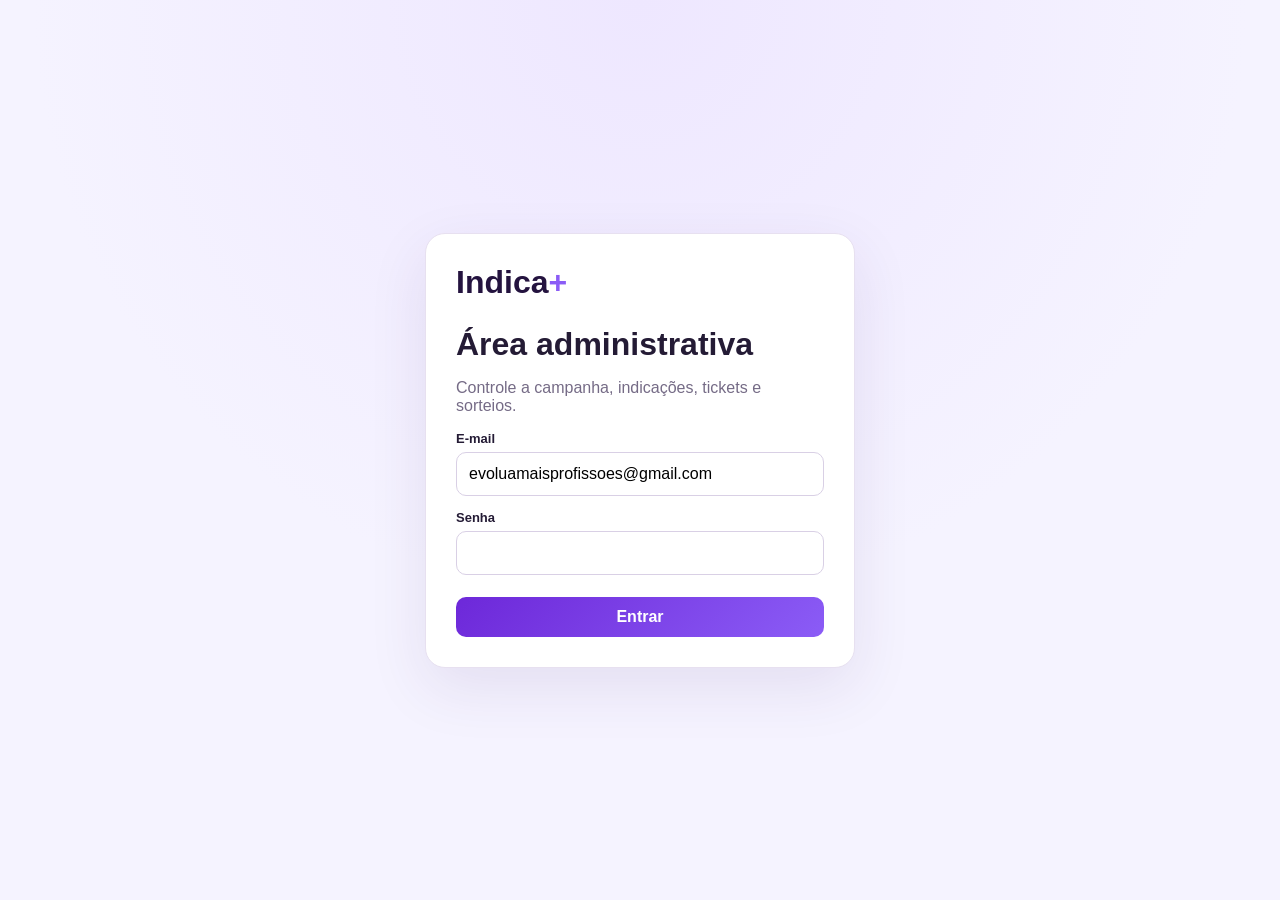
==== commit ec774fac: "Add files via upload" ====
--- a/admin/index.html
+++ b/admin/index.html
@@ -1,2001 +1,148 @@
-<!DOCTYPE html>
+<!doctype html>
 <html lang="pt-BR">
 <head>
-  <meta charset="UTF-8">
-  <meta name="viewport" content="width=device-width, initial-scale=1.0">
+<meta charset="utf-8">
+<meta name="viewport" content="width=device-width,initial-scale=1">
+<title>Indica+ | Administração</title>
+<style>
+:root{--p:#6d28d9;--p2:#8b5cf6;--bg:#f5f3ff;--card:#fff;--text:#241b35;--muted:#756b86;--line:#e7e0f0;--ok:#16834a;--warn:#a96600;--danger:#b52f2f}
+*{box-sizing:border-box}body{margin:0;font-family:Segoe UI,Arial,sans-serif;background:var(--bg);color:var(--text)}button,input,textarea,select{font:inherit}button{cursor:pointer}
+.login{min-height:100vh;display:grid;place-items:center;padding:20px;background:radial-gradient(circle at top,#eee7ff,#f5f3ff 55%)}.login-card{width:min(430px,100%);background:#fff;border:1px solid var(--line);border-radius:20px;padding:30px;box-shadow:0 20px 60px #3b236518}.brand{font-size:32px;font-weight:900;color:#24133f}.brand span{color:var(--p2)}.login-card h1{margin:25px 0 7px}.login-card p{color:var(--muted)}.field{margin:14px 0}.field label{display:block;font-weight:700;font-size:13px;margin-bottom:6px}.field input,.field textarea,.field select{width:100%;padding:12px;border:1px solid #d9d0e5;border-radius:10px;outline:none;background:#fff}.field textarea{min-height:90px;resize:vertical}.field input:focus,.field textarea:focus,.field select:focus{border-color:var(--p);box-shadow:0 0 0 3px #6d28d91a}.btn{border:0;border-radius:10px;padding:11px 15px;font-weight:800}.primary{background:linear-gradient(135deg,var(--p),var(--p2));color:#fff}.secondary{background:#eee9f7;color:#4c3b63}.danger{background:#dc2626;color:#fff}.warning{background:#d97706;color:#fff}.small{padding:7px 9px;font-size:12px}.login .btn{width:100%;margin-top:8px}.msg{margin-top:12px;padding:10px;border-radius:9px;font-size:13px}.msg.error{background:#fff0f0;color:#a52d2d}.msg.ok{background:#e7f7ee;color:#16834a}
+.app{display:flex;min-height:100vh}.side{position:fixed;inset:0 auto 0 0;width:235px;background:#24133f;color:#fff;padding:22px 15px;z-index:5}.side-brand{font-size:28px;font-weight:900;padding:8px 10px 25px}.side-brand span{color:#bda0ff}.nav{display:grid;gap:6px}.nav button{border:0;background:transparent;color:#ddd1f3;padding:12px;border-radius:9px;text-align:left}.nav button.active,.nav button:hover{background:#5b25a9;color:#fff}.logout{position:absolute;bottom:20px;left:15px;right:15px;background:#3a225c!important}
+.main{margin-left:235px;width:calc(100% - 235px);padding:28px;max-width:1550px}.top{display:flex;justify-content:space-between;align-items:center;gap:15px;margin-bottom:22px}.top h1{margin:0;font-size:27px}.top p{margin:5px 0;color:var(--muted)}.refresh{border:0;background:var(--p);color:#fff;padding:11px 16px;border-radius:9px;font-weight:800}.cards{display:grid;grid-template-columns:repeat(6,1fr);gap:14px;margin-bottom:22px}.card,.panel{background:var(--card);border:1px solid var(--line);border-radius:14px;box-shadow:0 4px 18px #3b236510}.card{padding:18px}.num{font-size:29px;font-weight:900;color:var(--p)}.label{font-size:12px;color:var(--muted);margin-top:4px}.panel{overflow:hidden;margin-bottom:20px}.panel-head{padding:17px 19px;border-bottom:1px solid var(--line);display:flex;justify-content:space-between;align-items:center;gap:12px}.panel-head h2{font-size:17px;margin:0}.tab{display:none}.tab.active{display:block}.wrap{overflow:auto}.empty,.loading{text-align:center;padding:38px;color:var(--muted)}table{width:100%;border-collapse:collapse;font-size:13px}th,td{text-align:left;padding:12px 15px;border-bottom:1px solid var(--line);vertical-align:top}th{background:#faf8ff;font-size:11px;color:#685d78;text-transform:uppercase}tr:hover td{background:#fcfaff}.badge{display:inline-block;padding:5px 9px;border-radius:999px;background:#eee8ff;color:#5b25a9;font-size:11px;font-weight:800}.ok{background:#e7f7ee;color:var(--ok)}.warn{background:#fff3dd;color:var(--warn)}.danger-badge{background:#fde8e8;color:var(--danger)}.muted{font-size:12px;color:var(--muted)}.actions{display:flex;gap:6px;flex-wrap:wrap}.campaign-grid{padding:20px;display:grid;grid-template-columns:1fr 1fr;gap:15px}.full{grid-column:1/-1}.toolbar{display:flex;gap:8px;flex-wrap:wrap}.modal{position:fixed;inset:0;background:#160d2499;display:none;align-items:center;justify-content:center;padding:20px;z-index:20}.modal-box{width:min(720px,100%);max-height:90vh;overflow:auto;background:#fff;border-radius:18px;padding:22px;box-shadow:0 30px 90px #0004}.modal-head{display:flex;justify-content:space-between;align-items:center;margin-bottom:15px}.close{border:0;background:#eee9f7;border-radius:50%;width:36px;height:36px;font-size:22px}.form-grid{display:grid;grid-template-columns:1fr 1fr;gap:12px}.full{grid-column:1/-1}.modal-actions{display:flex;justify-content:flex-end;gap:8px;margin-top:18px}.check{display:flex;gap:8px;align-items:center}.check input{width:18px;height:18px}.statline{display:flex;gap:8px;flex-wrap:wrap}.hero{padding:20px;background:linear-gradient(135deg,#f5f0ff,#fff);border-radius:14px}.hero h3{margin:0 0 8px}.hero p{margin:5px 0;color:var(--muted)}
+@media(max-width:1100px){.cards{grid-template-columns:repeat(3,1fr)}}@media(max-width:700px){.side{display:none}.main{margin:0;width:100%;padding:16px}.cards{grid-template-columns:repeat(2,1fr)}.campaign-grid,.form-grid{grid-template-columns:1fr}.full{grid-column:auto}.top{align-items:flex-start;flex-direction:column}.top .refresh{width:100%}}
+</style>
+</head>
+<body>
+<div id="loginView" class="login">
+  <div class="login-card">
+    <div class="brand">Indica<span>+</span></div>
+    <h1>Área administrativa</h1>
+    <p>Controle a campanha, indicações, tickets e sorteios.</p>
+    <form id="loginForm">
+      <div class="field"><label>E-mail</label><input id="loginEmail" type="email" value="evoluamaisprofissoes@gmail.com" required></div>
+      <div class="field"><label>Senha</label><input id="loginPassword" type="password" required autocomplete="current-password"></div>
+      <button class="btn primary" type="submit">Entrar</button>
+      <div id="loginMsg"></div>
+    </form>
+  </div>
+</div>
 
-  <title>Indica+ | Administração</title>
+<div id="appView" class="app" style="display:none">
+  <aside class="side">
+    <div class="side-brand">Indica<span>+</span></div>
+    <div class="nav">
+      <button class="active" data-tab="dashboard">📊 Dashboard</button>
+      <button data-tab="referrals">📝 Indicações</button>
+      <button data-tab="enrollments">⏳ Matrículas</button>
+      <button data-tab="students">👨‍🎓 Alunos</button>
+      <button data-tab="tickets">🎟️ Tickets</button>
+      <button data-tab="prizes">🎁 Prêmios</button>
+      <button data-tab="ranking">🏆 Ranking</button>
+      <button data-tab="history">📜 Histórico</button>
+      <button data-tab="campaign">🎨 Campanha</button>
+    </div>
+    <button id="logoutBtn" class="nav logout">↪ Sair</button>
+  </aside>
 
-  <style>
-    * {
-      box-sizing: border-box;
-      margin: 0;
-      padding: 0;
-    }
+  <main class="main">
+    <div class="top"><div><h1 id="pageTitle">Dashboard</h1><p>Central de controle da campanha Indica+</p></div><button class="refresh" id="refreshBtn">↻ Atualizar</button></div>
+    <div id="globalMsg"></div>
 
-    body {
-      font-family: Arial, Helvetica, sans-serif;
-      background: #f5f3ff;
-      color: #1f2937;
-    }
+    <section id="tab-dashboard" class="tab active">
+      <div class="cards">
+        <div class="card"><div class="num" id="nStudents">0</div><div class="label">Alunos</div></div>
+        <div class="card"><div class="num" id="nReferrals">0</div><div class="label">Indicações</div></div>
+        <div class="card"><div class="num" id="nEnrollments">0</div><div class="label">Matrículas</div></div>
+        <div class="card"><div class="num" id="nWaiting">0</div><div class="label">Aguardando 7 dias</div></div>
+        <div class="card"><div class="num" id="nTickets">0</div><div class="label">Tickets disponíveis</div></div>
+        <div class="card"><div class="num" id="nPrizes">0</div><div class="label">Prêmios ativos</div></div>
+      </div>
+      <div class="panel"><div class="panel-head"><h2>Campanha atual</h2><span id="campaignStatus" class="badge">—</span></div><div id="campaignSummary" class="campaign-grid"><div class="loading">Carregando...</div></div></div>
+    </section>
 
-    button,
-    input {
-      font: inherit;
-    }
+    <section id="tab-referrals" class="tab"><div class="panel"><div class="panel-head"><h2>Indicações</h2></div><div id="referralsBox" class="wrap"></div></div></section>
+    <section id="tab-enrollments" class="tab"><div class="panel"><div class="panel-head"><h2>Matrículas</h2></div><div id="enrollmentsBox" class="wrap"></div></div></section>
+    <section id="tab-students" class="tab"><div class="panel"><div class="panel-head"><h2>Alunos</h2></div><div id="studentsBox" class="wrap"></div></div></section>
+    <section id="tab-tickets" class="tab"><div class="panel"><div class="panel-head"><h2>Tickets</h2></div><div id="ticketsBox" class="wrap"></div></div></section>
 
-    /* =========================
-       LOGIN
-    ========================= */
+    <section id="tab-prizes" class="tab"><div class="panel"><div class="panel-head"><h2>Prêmios</h2><button class="btn primary small" id="newPrizeBtn">+ Novo prêmio</button></div><div id="prizesBox" class="wrap"></div></div></section>
+    <section id="tab-ranking" class="tab"><div class="panel"><div class="panel-head"><h2>🏆 Ranking</h2></div><div id="rankingBox" class="wrap"></div></div></section>
+    <section id="tab-history" class="tab"><div class="panel"><div class="panel-head"><h2>📜 Histórico de sorteios</h2></div><div id="historyBox" class="wrap"></div></div></section>
 
-    #loginScreen {
-      min-height: 100vh;
-      display: flex;
-      align-items: center;
-      justify-content: center;
-      padding: 20px;
+    <section id="tab-campaign" class="tab">
+      <div class="panel"><div class="panel-head"><h2>🎨 Configuração da campanha</h2><div class="toolbar"><button class="btn secondary small" id="duplicateCampaignBtn">Duplicar</button><button class="btn primary small" id="saveCampaignBtn">Salvar</button></div></div>
+        <div class="campaign-grid">
+          <div class="field"><label>Nome</label><input id="cName"></div><div class="field"><label>Badge</label><input id="cBadge"></div>
+          <div class="field full"><label>Título</label><input id="cTitle"></div><div class="field full"><label>Subtítulo</label><textarea id="cSubtitle"></textarea></div>
+          <div class="field"><label>Logo / texto</label><input id="cLogoText"></div><div class="field"><label>Status</label><select id="cStatus"><option value="draft">Rascunho</option><option value="active">Ativa</option><option value="paused">Pausada</option><option value="finished">Finalizada</option><option value="archived">Arquivada</option></select></div>
+          <div class="field"><label>Cor principal</label><input id="cPrimary" type="color"></div><div class="field"><label>Cor secundária</label><input id="cSecondary" type="color"></div>
+          <div class="field"><label>Banner URL</label><input id="cBanner"></div><div class="field"><label>Logo URL</label><input id="cLogo"></div>
+          <div class="field"><label>Fundo URL</label><input id="cBackground"></div><div class="field"><label>Início</label><input id="cStarts" type="datetime-local"></div>
+          <div class="field"><label>Fim</label><input id="cEnds" type="datetime-local"></div>
+        </div>
+      </div>
+    </section>
+  </main>
+</div>
 
-      background:
-        radial-gradient(
-          circle at top left,
-          #8b5cf6 0%,
-          transparent 35%
-        ),
-        radial-gradient(
-          circle at bottom right,
-          #6d28d9 0%,
-          transparent 35%
-        ),
-        #17112b;
-    }
-
-    .login-card {
-      width: 100%;
-      max-width: 420px;
-      background: white;
-      border-radius: 24px;
-      padding: 38px 32px;
-      box-shadow: 0 25px 70px rgba(0,0,0,.30);
-    }
-
-    .logo {
-      text-align: center;
-      margin-bottom: 28px;
-    }
-
-    .logo-icon {
-      width: 70px;
-      height: 70px;
-      margin: 0 auto 14px;
-
-      border-radius: 20px;
-
-      display: flex;
-      align-items: center;
-      justify-content: center;
-
-      background:
-        linear-gradient(
-          135deg,
-          #6d28d9,
-          #8b5cf6
-        );
-
-      color: white;
-      font-size: 32px;
-      font-weight: bold;
-
-      box-shadow:
-        0 12px 30px
-        rgba(109,40,217,.30);
-    }
-
-    .logo h1 {
-      font-size: 28px;
-      color: #4c1d95;
-    }
-
-    .logo p {
-      margin-top: 5px;
-      color: #6b7280;
-      font-size: 14px;
-    }
-
-    .field {
-      margin-bottom: 18px;
-    }
-
-    .field label {
-      display: block;
-      font-size: 14px;
-      font-weight: bold;
-      margin-bottom: 7px;
-      color: #374151;
-    }
-
-    .field input {
-      width: 100%;
-      padding: 14px 15px;
-
-      border:
-        1px solid #d1d5db;
-
-      border-radius: 12px;
-
-      outline: none;
-
-      transition: .2s;
-    }
-
-    .field input:focus {
-      border-color: #7c3aed;
-
-      box-shadow:
-        0 0 0 3px
-        rgba(124,58,237,.12);
-    }
-
-    .login-button {
-      width: 100%;
-
-      border: 0;
-
-      padding: 15px;
-
-      border-radius: 12px;
-
-      background:
-        linear-gradient(
-          135deg,
-          #6d28d9,
-          #8b5cf6
-        );
-
-      color: white;
-
-      font-weight: bold;
-
-      cursor: pointer;
-
-      transition: .2s;
-
-      margin-top: 4px;
-    }
-
-    .login-button:hover {
-      transform: translateY(-1px);
-
-      box-shadow:
-        0 10px 25px
-        rgba(109,40,217,.25);
-    }
-
-    .login-button:disabled {
-      opacity: .6;
-      cursor: wait;
-      transform: none;
-    }
-
-    .error {
-      display: none;
-
-      margin-bottom: 16px;
-
-      padding: 12px;
-
-      border-radius: 10px;
-
-      background: #fee2e2;
-
-      color: #991b1b;
-
-      font-size: 14px;
-    }
-
-    .success {
-      display: none;
-
-      margin-bottom: 16px;
-
-      padding: 12px;
-
-      border-radius: 10px;
-
-      background: #dcfce7;
-
-      color: #166534;
-
-      font-size: 14px;
-    }
-
-    /* =========================
-       PAINEL
-    ========================= */
-
-    #adminScreen {
-      display: none;
-      min-height: 100vh;
-    }
-
-    .topbar {
-      background: #17112b;
-      color: white;
-
-      padding: 15px 25px;
-
-      display: flex;
-      justify-content: space-between;
-      align-items: center;
-
-      gap: 15px;
-
-      position: sticky;
-      top: 0;
-
-      z-index: 20;
-    }
-
-    .topbar-brand {
-      font-size: 21px;
-      font-weight: bold;
-    }
-
-    .topbar-brand span {
-      color: #a78bfa;
-    }
-
-    .admin-info {
-      display: flex;
-      align-items: center;
-      gap: 15px;
-    }
-
-    .admin-name {
-      font-size: 14px;
-      color: #ddd6fe;
-    }
-
-    .logout-button {
-      border:
-        1px solid
-        rgba(255,255,255,.25);
-
-      background: transparent;
-
-      color: white;
-
-      padding: 9px 14px;
-
-      border-radius: 9px;
-
-      cursor: pointer;
-    }
-
-    .logout-button:hover {
-      background:
-        rgba(255,255,255,.08);
-    }
-
-    .container {
-      max-width: 1400px;
-
-      margin: auto;
-
-      padding: 30px 20px;
-    }
-
-    .page-title {
-      margin-bottom: 25px;
-    }
-
-    .page-title h2 {
-      font-size: 28px;
-      color: #2e1065;
-    }
-
-    .page-title p {
-      margin-top: 5px;
-      color: #6b7280;
-    }
-
-    .cards {
-      display: grid;
-
-      grid-template-columns:
-        repeat(4, 1fr);
-
-      gap: 18px;
-
-      margin-bottom: 30px;
-    }
-
-    .card {
-      background: white;
-
-      border-radius: 17px;
-
-      padding: 22px;
-
-      box-shadow:
-        0 4px 20px
-        rgba(0,0,0,.06);
-
-      border:
-        1px solid #ede9fe;
-    }
-
-    .card-label {
-      color: #6b7280;
-
-      font-size: 13px;
-
-      margin-bottom: 8px;
-    }
-
-    .card-number {
-      font-size: 31px;
-
-      font-weight: bold;
-
-      color: #4c1d95;
-    }
-
-    .section {
-      background: white;
-
-      border-radius: 17px;
-
-      padding: 22px;
-
-      margin-bottom: 22px;
-
-      box-shadow:
-        0 4px 20px
-        rgba(0,0,0,.05);
-
-      border:
-        1px solid #ede9fe;
-    }
-
-    .section h3 {
-      margin-bottom: 18px;
-
-      color: #2e1065;
-    }
-
-    .loading {
-      color: #6b7280;
-
-      padding: 10px 0;
-    }
-
-    .status-message {
-      padding: 13px;
-
-      border-radius: 10px;
-
-      background: #f3f4f6;
-
-      color: #4b5563;
-    }
-
-    .table-wrapper {
-      overflow-x: auto;
-    }
-
-    table {
-      width: 100%;
-
-      border-collapse: collapse;
-
-      min-width: 650px;
-    }
-
-    th,
-    td {
-      padding: 12px;
-
-      border-bottom:
-        1px solid #eee;
-
-      text-align: left;
-
-      font-size: 14px;
-    }
-
-    th {
-      color: #6b7280;
-
-      font-size: 12px;
-
-      text-transform: uppercase;
-    }
-
-    .badge {
-      display: inline-block;
-
-      padding: 5px 9px;
-
-      border-radius: 20px;
-
-      font-size: 12px;
-
-      font-weight: bold;
-    }
-
-    .badge-green {
-      background: #dcfce7;
-      color: #166534;
-    }
-
-    .badge-yellow {
-      background: #fef3c7;
-      color: #92400e;
-    }
-
-    .badge-red {
-      background: #fee2e2;
-      color: #991b1b;
-    }
-
-    .confirm-button {
-      border: 0;
-
-      padding: 8px 11px;
-
-      border-radius: 8px;
-
-      background: #6d28d9;
-
-      color: white;
-
-      cursor: pointer;
-
-      font-size: 12px;
-
-      font-weight: bold;
-    }
-
-    .confirm-button:hover {
-      background: #5b21b6;
-    }
-
-    .empty {
-      padding: 25px;
-
-      text-align: center;
-
-      color: #9ca3af;
-    }
-
-    @media (max-width: 1000px) {
-
-      .cards {
-        grid-template-columns:
-          repeat(2, 1fr);
-      }
-
-    }
-
-    @media (max-width: 650px) {
-
-      .topbar {
-        padding: 13px 15px;
-      }
-
-      .admin-name {
-        display: none;
-      }
-
-      .container {
-        padding: 20px 14px;
-      }
-
-      .cards {
-        grid-template-columns: 1fr;
-      }
-
-      .login-card {
-        padding: 30px 22px;
-      }
-
-      .page-title h2 {
-        font-size: 23px;
-      }
-
-    }
-
-  </style>
-</head>
-
-<body>
-
-  <!-- =========================
-       LOGIN
-  ========================== -->
-
-  <section id="loginScreen">
-
-    <div class="login-card">
-
-      <div class="logo">
-
-        <div class="logo-icon">
-          +
-        </div>
-
-        <h1>Indica+</h1>
-
-        <p>Painel Administrativo</p>
-
-      </div>
-
-      <div
-        id="loginError"
-        class="error">
-      </div>
-
-      <div
-        id="loginSuccess"
-        class="success">
-      </div>
-
-      <form id="loginForm">
-
-        <div class="field">
-
-          <label for="email">
-            E-mail
-          </label>
-
-          <input
-            type="email"
-            id="email"
-            autocomplete="username"
-            placeholder="Digite seu e-mail"
-            required
-          >
-
-        </div>
-
-        <div class="field">
-
-          <label for="password">
-            Senha
-          </label>
-
-          <input
-            type="password"
-            id="password"
-            autocomplete="current-password"
-            placeholder="Digite sua senha"
-            required
-          >
-
-        </div>
-
-        <button
-          type="submit"
-          class="login-button"
-          id="loginButton"
-        >
-          Entrar no painel
-        </button>
-
-      </form>
-
+<div id="prizeModal" class="modal">
+  <div class="modal-box">
+    <div class="modal-head"><h2 id="prizeModalTitle">Novo prêmio</h2><button class="close" id="closePrize">×</button></div>
+    <div class="form-grid">
+      <div class="field full"><label>Nome do prêmio</label><input id="pName"></div>
+      <div class="field"><label>Ícone</label><input id="pIcon" value="🎁"></div>
+      <div class="field"><label>Estoque</label><input id="pStock" type="number" min="0" value="1"></div>
+      <div class="field"><label>Ordem</label><input id="pOrder" type="number" min="0" value="0"></div>
+      <div class="field"><label>Imagem URL</label><input id="pImage"></div>
+      <div class="field full"><label>Descrição</label><textarea id="pDescription"></textarea></div>
+      <div class="field full"><label class="check"><input id="pActive" type="checkbox" checked> Prêmio ativo</label></div>
     </div>
-
-  </section>
-
-
-  <!-- =========================
-       ADMIN
-  ========================== -->
-
-  <section id="adminScreen">
-
-    <header class="topbar">
-
-      <div class="topbar-brand">
-        Indica<span>+</span>
-      </div>
-
-      <div class="admin-info">
-
-        <span
-          class="admin-name"
-          id="adminName"
-        >
-          Administrador
-        </span>
-
-        <button
-          class="logout-button"
-          id="logoutButton"
-        >
-          Sair
-        </button>
-
-      </div>
-
-    </header>
-
-
-    <main class="container">
-
-      <div class="page-title">
-
-        <h2>
-          Dashboard
-        </h2>
-
-        <p>
-          Visão geral da campanha e das indicações.
-        </p>
-
-      </div>
-
-
-      <div class="cards">
-
-        <div class="card">
-
-          <div class="card-label">
-            Alunos
-          </div>
-
-          <div
-            class="card-number"
-            id="studentsCount"
-          >
-            0
-          </div>
-
-        </div>
-
-
-        <div class="card">
-
-          <div class="card-label">
-            Indicações
-          </div>
-
-          <div
-            class="card-number"
-            id="referralsCount"
-          >
-            0
-          </div>
-
-        </div>
-
-
-        <div class="card">
-
-          <div class="card-label">
-            Aguardando 7 dias
-          </div>
-
-          <div
-            class="card-number"
-            id="waitingCount"
-          >
-            0
-          </div>
-
-        </div>
-
-
-        <div class="card">
-
-          <div class="card-label">
-            Tickets disponíveis
-          </div>
-
-          <div
-            class="card-number"
-            id="ticketsCount"
-          >
-            0
-          </div>
-
-        </div>
-
-      </div>
-
-
-      <section class="section">
-
-        <h3>
-          Matrículas aguardando confirmação
-        </h3>
-
-        <div id="enrollmentsArea">
-
-          <div class="loading">
-            Carregando...
-          </div>
-
-        </div>
-
-      </section>
-
-
-      <section class="section">
-
-        <h3>
-          Últimas indicações
-        </h3>
-
-        <div id="referralsArea">
-
-          <div class="loading">
-            Carregando...
-          </div>
-
-        </div>
-
-      </section>
-
-
-      <section class="section">
-
-        <h3>
-          Tickets disponíveis
-        </h3>
-
-        <div id="ticketsArea">
-
-          <div class="loading">
-            Carregando...
-          </div>
-
-        </div>
-
-      </section>
-
-
-      <section class="section">
-
-        <h3>
-          Prêmios
-        </h3>
-
-        <div id="prizesArea">
-
-          <div class="loading">
-            Carregando...
-          </div>
-
-        </div>
-
-      </section>
-
-    </main>
-
-  </section>
-
+    <div id="prizeMsg"></div>
+    <div class="modal-actions"><button class="btn secondary" id="cancelPrize">Cancelar</button><button class="btn primary" id="savePrize">Salvar prêmio</button></div>
+  </div>
+</div>
 
 <script>
-
-  /* =========================================
-     API
-  ========================================= */
-
-  const API_URL =
-    "https://indica-mais-api.evoluamaisprofissoes.workers.dev";
-
-
-  /* =========================================
-     ELEMENTOS
-  ========================================= */
-
-  const loginScreen =
-    document.getElementById(
-      "loginScreen"
-    );
-
-  const adminScreen =
-    document.getElementById(
-      "adminScreen"
-    );
-
-  const loginForm =
-    document.getElementById(
-      "loginForm"
-    );
-
-  const loginButton =
-    document.getElementById(
-      "loginButton"
-    );
-
-  const loginError =
-    document.getElementById(
-      "loginError"
-    );
-
-  const loginSuccess =
-    document.getElementById(
-      "loginSuccess"
-    );
-
-  const logoutButton =
-    document.getElementById(
-      "logoutButton"
-    );
-
-
-  /* =========================================
-     TOKEN
-  ========================================= */
-
-  function getToken() {
-
-    return localStorage.getItem(
-      "indica_admin_token"
-    );
-
-  }
-
-
-  function saveToken(token) {
-
-    localStorage.setItem(
-      "indica_admin_token",
-      token
-    );
-
-  }
-
-
-  function clearToken() {
-
-    localStorage.removeItem(
-      "indica_admin_token"
-    );
-
-  }
-
-
-  /* =========================================
-     API
-  ========================================= */
-
-  async function api(
-    endpoint,
-    options = {}
-  ) {
-
-    const token =
-      getToken();
-
-    const headers = {
-
-      "Content-Type":
-        "application/json",
-
-      ...(options.headers || {})
-
-    };
-
-
-    if (token) {
-
-      headers.Authorization =
-        "Bearer " + token;
-
-    }
-
-
-    const response =
-      await fetch(
-        API_URL + endpoint,
-        {
-          ...options,
-          headers
-        }
-      );
-
-
-    let data = {};
-
-    try {
-
-      data =
-        await response.json();
-
-    } catch {
-
-      data = {};
-
-    }
-
-
-    if (!response.ok) {
-
-      throw new Error(
-        data.error ||
-        data.message ||
-        "Erro na comunicação com a API."
-      );
-
-    }
-
-
-    return data;
-
-  }
-
-
-  /* =========================================
-     LOGIN
-  ========================================= */
-
-  loginForm.addEventListener(
-    "submit",
-    async function(event) {
-
-      event.preventDefault();
-
-
-      loginError.style.display =
-        "none";
-
-      loginSuccess.style.display =
-        "none";
-
-
-      const email =
-        document
-          .getElementById("email")
-          .value
-          .trim();
-
-      const password =
-        document
-          .getElementById("password")
-          .value;
-
-
-      loginButton.disabled =
-        true;
-
-      loginButton.textContent =
-        "Entrando...";
-
-
-      try {
-
-        const response =
-          await fetch(
-            API_URL +
-            "/api/admin/login",
-            {
-              method: "POST",
-
-              headers: {
-                "Content-Type":
-                  "application/json"
-              },
-
-              body: JSON.stringify({
-                email,
-                password
-              })
-            }
-          );
-
-
-        const data =
-          await response.json();
-
-
-        if (!response.ok) {
-
-          throw new Error(
-            data.error ||
-            data.message ||
-            "E-mail ou senha inválidos."
-          );
-
-        }
-
-
-        const token =
-          data.token ||
-          data.session?.token ||
-          data.data?.token;
-
-
-        if (!token) {
-
-          throw new Error(
-            "A API não retornou o token da sessão."
-          );
-
-        }
-
-
-        saveToken(token);
-
-
-        loginSuccess.textContent =
-          "Login realizado com sucesso!";
-
-        loginSuccess.style.display =
-          "block";
-
-
-        setTimeout(
-          () => {
-
-            showAdmin(
-              data.admin ||
-              data.user
-            );
-
-          },
-          300
-        );
-
-
-      } catch (error) {
-
-        console.error(error);
-
-        loginError.textContent =
-          error.message ||
-          "Não foi possível realizar o login.";
-
-        loginError.style.display =
-          "block";
-
-
-      } finally {
-
-        loginButton.disabled =
-          false;
-
-        loginButton.textContent =
-          "Entrar no painel";
-
-      }
-
-    }
-  );
-
-
-  /* =========================================
-     SESSÃO
-  ========================================= */
-
-  async function checkSession() {
-
-    const token =
-      getToken();
-
-
-    if (!token) {
-
-      showLogin();
-
-      return;
-
-    }
-
-
-    try {
-
-      const response =
-        await api(
-          "/api/admin/me"
-        );
-
-
-      if (
-        response.success === false
-      ) {
-
-        throw new Error(
-          "Sessão inválida."
-        );
-
-      }
-
-
-      showAdmin(
-        response.admin ||
-        response.user
-      );
-
-
-    } catch {
-
-      clearToken();
-
-      showLogin();
-
-    }
-
-  }
-
-
-  /* =========================================
-     LOGIN SCREEN
-  ========================================= */
-
-  function showLogin() {
-
-    loginScreen.style.display =
-      "flex";
-
-    adminScreen.style.display =
-      "none";
-
-  }
-
-
-  /* =========================================
-     ADMIN SCREEN
-  ========================================= */
-
-  async function showAdmin(
-    admin = null
-  ) {
-
-    loginScreen.style.display =
-      "none";
-
-    adminScreen.style.display =
-      "block";
-
-
-    if (admin) {
-
-      document.getElementById(
-        "adminName"
-      ).textContent =
-        admin.name ||
-        admin.email ||
-        "Administrador";
-
-    }
-
-
-    await loadDashboard();
-
-  }
-
-
-  /* =========================================
-     DASHBOARD
-  ========================================= */
-
-  async function loadDashboard() {
-
-    try {
-
-      const data =
-        await api(
-          "/api/admin/dashboard"
-        );
-
-
-      const dashboard =
-        data.dashboard ||
-        data.data ||
-        data;
-
-
-      document.getElementById(
-        "studentsCount"
-      ).textContent =
-        dashboard.students || 0;
-
-
-      document.getElementById(
-        "referralsCount"
-      ).textContent =
-        dashboard.referrals || 0;
-
-
-      document.getElementById(
-        "waitingCount"
-      ).textContent =
-        dashboard.waiting_7_days || 0;
-
-
-      document.getElementById(
-        "ticketsCount"
-      ).textContent =
-        dashboard.available_tickets || 0;
-
-
-      await Promise.all([
-        loadEnrollments(),
-        loadReferrals(),
-        loadTickets(),
-        loadPrizes()
-      ]);
-
-
-    } catch (error) {
-
-      console.error(error);
-
-      document.getElementById(
-        "enrollmentsArea"
-      ).innerHTML =
-        `<div class="status-message">
-          Erro ao carregar o painel.
-        </div>`;
-
-    }
-
-  }
-
-
-  /* =========================================
-     MATRÍCULAS
-  ========================================= */
-
-  async function loadEnrollments() {
-
-    const area =
-      document.getElementById(
-        "enrollmentsArea"
-      );
-
-
-    try {
-
-      const data =
-        await api(
-          "/api/admin/enrollments"
-        );
-
-
-      const items =
-        data.enrollments ||
-        data.results ||
-        data.data ||
-        [];
-
-
-      if (!items.length) {
-
-        area.innerHTML =
-          `<div class="empty">
-            Nenhuma matrícula encontrada.
-          </div>`;
-
-        return;
-
-      }
-
-
-      let html = `
-        <div class="table-wrapper">
-
-        <table>
-
-          <thead>
-
-            <tr>
-
-              <th>
-                Aluno
-              </th>
-
-              <th>
-                Status
-              </th>
-
-              <th>
-                Elegível em
-              </th>
-
-              <th>
-                Ação
-              </th>
-
-            </tr>
-
-          </thead>
-
-          <tbody>
-      `;
-
-
-      items.forEach(
-        item => {
-
-          const status =
-            item.enrollment_status ||
-            item.status ||
-            "";
-
-
-          const eligibleAt =
-            item.eligible_at
-              ? new Date(
-                  item.eligible_at
-                ).toLocaleDateString(
-                  "pt-BR"
-                )
-              : "-";
-
-
-          const canConfirm =
-            status ===
-              "paid_waiting" ||
-            status ===
-              "eligible";
-
-
-          html += `
-            <tr>
-
-              <td>
-                ${escapeHtml(
-                  item.lead_name ||
-                  item.name ||
-                  "-"
-                )}
-              </td>
-
-              <td>
-
-                <span class="badge ${
-                  canConfirm
-                    ? "badge-yellow"
-                    : status ===
-                      "confirmed"
-                      ? "badge-green"
-                      : "badge-red"
-                }">
-
-                  ${escapeHtml(
-                    status
-                  )}
-
-                </span>
-
-              </td>
-
-              <td>
-                ${eligibleAt}
-              </td>
-
-              <td>
-
-                ${
-                  canConfirm
-
-                    ? `
-                      <button
-                        class="confirm-button"
-                        onclick="
-                          confirmEnrollment(
-                            '${item.id}'
-                          )
-                        "
-                      >
-                        Confirmar
-                      </button>
-                    `
-
-                    : "-"
-                }
-
-              </td>
-
-            </tr>
-          `;
-
-        }
-      );
-
-
-      html += `
-          </tbody>
-
-        </table>
-
-        </div>
-      `;
-
-
-      area.innerHTML =
-        html;
-
-
-    } catch (error) {
-
-      console.error(error);
-
-      area.innerHTML =
-        `<div class="status-message">
-          Não foi possível carregar as matrículas.
-        </div>`;
-
-    }
-
-  }
-
-
-  /* =========================================
-     CONFIRMAR MATRÍCULA
-  ========================================= */
-
-  async function confirmEnrollment(
-    id
-  ) {
-
-    if (
-      !confirm(
-        "Confirmar esta matrícula e gerar o ticket?"
-      )
-    ) {
-
-      return;
-
-    }
-
-
-    try {
-
-      const data =
-        await api(
-          "/api/admin/enrollments/" +
-          id +
-          "/confirm",
-          {
-            method: "POST"
-          }
-        );
-
-
-      alert(
-        data.message ||
-        "Matrícula confirmada e ticket gerado."
-      );
-
-
-      await loadDashboard();
-
-
-    } catch (error) {
-
-      alert(
-        error.message ||
-        "Não foi possível confirmar a matrícula."
-      );
-
-    }
-
-  }
-
-
-  /* =========================================
-     INDICAÇÕES
-  ========================================= */
-
-  async function loadReferrals() {
-
-    const area =
-      document.getElementById(
-        "referralsArea"
-      );
-
-
-    try {
-
-      const data =
-        await api(
-          "/api/admin/referrals"
-        );
-
-
-      const items =
-        data.referrals ||
-        data.results ||
-        data.data ||
-        [];
-
-
-      if (!items.length) {
-
-        area.innerHTML =
-          `<div class="empty">
-            Nenhuma indicação encontrada.
-          </div>`;
-
-        return;
-
-      }
-
-
-      let html = `
-        <div class="table-wrapper">
-
-        <table>
-
-          <thead>
-
-            <tr>
-
-              <th>
-                Lead
-              </th>
-
-              <th>
-                WhatsApp
-              </th>
-
-              <th>
-                Status
-              </th>
-
-              <th>
-                Data
-              </th>
-
-            </tr>
-
-          </thead>
-
-          <tbody>
-      `;
-
-
-      items
-        .slice(0, 30)
-        .forEach(
-          item => {
-
-            html += `
-              <tr>
-
-                <td>
-                  ${escapeHtml(
-                    item.lead_name ||
-                    "-"
-                  )}
-                </td>
-
-                <td>
-                  ${escapeHtml(
-                    item.lead_whatsapp ||
-                    "-"
-                  )}
-                </td>
-
-                <td>
-                  ${escapeHtml(
-                    item.status ||
-                    "-"
-                  )}
-                </td>
-
-                <td>
-
-                  ${
-                    item.created_at
-
-                      ? new Date(
-                          item.created_at
-                        ).toLocaleDateString(
-                          "pt-BR"
-                        )
-
-                      : "-"
-                  }
-
-                </td>
-
-              </tr>
-            `;
-
-          }
-        );
-
-
-      html += `
-          </tbody>
-
-        </table>
-
-        </div>
-      `;
-
-
-      area.innerHTML =
-        html;
-
-
-    } catch (error) {
-
-      console.error(error);
-
-      area.innerHTML =
-        `<div class="status-message">
-          Não foi possível carregar as indicações.
-        </div>`;
-
-    }
-
-  }
-
-
-  /* =========================================
-     TICKETS
-  ========================================= */
-
-  async function loadTickets() {
-
-    const area =
-      document.getElementById(
-        "ticketsArea"
-      );
-
-
-    try {
-
-      const data =
-        await api(
-          "/api/admin/tickets"
-        );
-
-
-      const items =
-        data.tickets ||
-        data.results ||
-        data.data ||
-        [];
-
-
-      if (!items.length) {
-
-        area.innerHTML =
-          `<div class="empty">
-            Nenhum ticket disponível.
-          </div>`;
-
-        return;
-
-      }
-
-
-      let html = `
-        <div class="table-wrapper">
-
-        <table>
-
-          <thead>
-
-            <tr>
-
-              <th>
-                Código
-              </th>
-
-              <th>
-                Status
-              </th>
-
-              <th>
-                Data
-              </th>
-
-            </tr>
-
-          </thead>
-
-          <tbody>
-      `;
-
-
-      items
-        .slice(0, 50)
-        .forEach(
-          item => {
-
-            html += `
-              <tr>
-
-                <td>
-                  <strong>
-                    ${escapeHtml(
-                      item.code ||
-                      "-"
-                    )}
-                  </strong>
-                </td>
-
-                <td>
-                  ${escapeHtml(
-                    item.status ||
-                    "-"
-                  )}
-                </td>
-
-                <td>
-
-                  ${
-                    item.created_at
-
-                      ? new Date(
-                          item.created_at
-                        ).toLocaleDateString(
-                          "pt-BR"
-                        )
-
-                      : "-"
-                  }
-
-                </td>
-
-              </tr>
-            `;
-
-          }
-        );
-
-
-      html += `
-          </tbody>
-
-        </table>
-
-        </div>
-      `;
-
-
-      area.innerHTML =
-        html;
-
-
-    } catch (error) {
-
-      console.error(error);
-
-      area.innerHTML =
-        `<div class="status-message">
-          Não foi possível carregar os tickets.
-        </div>`;
-
-    }
-
-  }
-
-
-  /* =========================================
-     PRÊMIOS
-  ========================================= */
-
-  async function loadPrizes() {
-
-    const area =
-      document.getElementById(
-        "prizesArea"
-      );
-
-
-    try {
-
-      const data =
-        await api(
-          "/api/admin/prizes"
-        );
-
-
-      const items =
-        data.prizes ||
-        data.results ||
-        data.data ||
-        [];
-
-
-      if (!items.length) {
-
-        area.innerHTML =
-          `<div class="empty">
-            Nenhum prêmio cadastrado.
-          </div>`;
-
-        return;
-
-      }
-
-
-      let html = `
-        <div class="table-wrapper">
-
-        <table>
-
-          <thead>
-
-            <tr>
-
-              <th>
-                Prêmio
-              </th>
-
-              <th>
-                Estoque
-              </th>
-
-              <th>
-                Ativo
-              </th>
-
-            </tr>
-
-          </thead>
-
-          <tbody>
-      `;
-
-
-      items.forEach(
-        item => {
-
-          html += `
-            <tr>
-
-              <td>
-                ${escapeHtml(
-                  item.name ||
-                  "-"
-                )}
-              </td>
-
-              <td>
-                ${item.stock ?? 0}
-              </td>
-
-              <td>
-
-                ${
-                  item.active
-
-                    ? `
-                      <span
-                        class="badge badge-green"
-                      >
-                        Ativo
-                      </span>
-                    `
-
-                    : `
-                      <span
-                        class="badge badge-red"
-                      >
-                        Inativo
-                      </span>
-                    `
-                }
-
-              </td>
-
-            </tr>
-          `;
-
-        }
-      );
-
-
-      html += `
-          </tbody>
-
-        </table>
-
-        </div>
-      `;
-
-
-      area.innerHTML =
-        html;
-
-
-    } catch (error) {
-
-      console.error(error);
-
-      area.innerHTML =
-        `<div class="status-message">
-          Não foi possível carregar os prêmios.
-        </div>`;
-
-    }
-
-  }
-
-
-  /* =========================================
-     LOGOUT
-  ========================================= */
-
-  logoutButton.addEventListener(
-    "click",
-    async function() {
-
-      try {
-
-        await api(
-          "/api/admin/logout",
-          {
-            method: "POST"
-          }
-        );
-
-      } catch (error) {
-
-        console.log(
-          "Sessão já encerrada."
-        );
-
-      }
-
-
-      clearToken();
-
-      showLogin();
-
-
-      document.getElementById(
-        "password"
-      ).value = "";
-
-    }
-  );
-
-
-  /* =========================================
-     ESCAPE HTML
-  ========================================= */
-
-  function escapeHtml(
-    value
-  ) {
-
-    return String(
-      value ?? ""
-    )
-      .replaceAll(
-        "&",
-        "&amp;"
-      )
-      .replaceAll(
-        "<",
-        "&lt;"
-      )
-      .replaceAll(
-        ">",
-        "&gt;"
-      )
-      .replaceAll(
-        '"',
-        "&quot;"
-      )
-      .replaceAll(
-        "'",
-        "&#039;"
-      );
-
-  }
-
-
-  /* =========================================
-     INICIAR
-  ========================================= */
-
-  checkSession();
-
+const API='https://indica-mais-api.evoluamaisprofissoes.workers.dev';
+const TOKEN_KEY='indica_admin_token';
+let prizes=[];let currentCampaign=null;let editingPrize=null;
+const $=id=>document.getElementById(id);
+const esc=v=>String(v??'').replace(/[&<>"']/g,m=>({'&':'&amp;','<':'&lt;','>':'&gt;','"':'&quot;',"'":'&#39;'}[m]));
+const fmt=v=>v?new Date(v).toLocaleString('pt-BR'):'—';
+const badge=(s)=>{let c=['confirmed','eligible','active','available'].includes(s)?'ok':['paid_waiting','pending'].includes(s)?'warn':['cancelled','refunded','revoked','finished','paused'].includes(s)?'danger-badge':'';return '<span class="badge '+c+'">'+esc(s)+'</span>'};
+function token(){return localStorage.getItem(TOKEN_KEY)||''}
+async function api(path,opt={}){const h=Object.assign({'Content-Type':'application/json'},opt.headers||{});if(token())h.Authorization='Bearer '+token();const r=await fetch(API+path,Object.assign({},opt,{headers:h}));let j={};try{j=await r.json()}catch{}if(r.status===401){localStorage.removeItem(TOKEN_KEY);showLogin();throw Error(j.error||'Sessão expirada.')}if(!r.ok||j.success===false)throw Error(j.error||'Erro na API');return j}
+function message(text,type='error',target='globalMsg'){if(!$(target))return;$(target).innerHTML='<div class="msg '+type+'">'+esc(text)+'</div>';setTimeout(()=>{if($(target))$(target).innerHTML=''},5000)}
+function showLogin(){$('loginView').style.display='grid';$('appView').style.display='none'}
+function showApp(){$('loginView').style.display='none';$('appView').style.display='flex'}
+$('loginForm').addEventListener('submit',async e=>{e.preventDefault();try{const j=await api('/api/admin/login',{method:'POST',body:JSON.stringify({email:$('loginEmail').value,password:$('loginPassword').value})});localStorage.setItem(TOKEN_KEY,j.token);showApp();await loadAll()}catch(err){message(err.message,'error','loginMsg')}});
+$('logoutBtn').onclick=async()=>{try{await api('/api/admin/logout',{method:'POST'})}catch{}localStorage.removeItem(TOKEN_KEY);showLogin()};
+$('refreshBtn').onclick=loadAll;
+document.querySelectorAll('.nav button[data-tab]').forEach(b=>b.onclick=()=>{document.querySelectorAll('.nav button').forEach(x=>x.classList.remove('active'));b.classList.add('active');document.querySelectorAll('.tab').forEach(x=>x.classList.remove('active'));$('tab-'+b.dataset.tab).classList.add('active');$('pageTitle').textContent=b.textContent.replace(/[^\p{L}\p{N}\s]/gu,'').trim();if(b.dataset.tab==='ranking')loadRanking();if(b.dataset.tab==='history')loadHistory();});
+function table(box,heads,rows){$(box).innerHTML=rows.length?'<table><thead><tr>'+heads.map(h=>'<th>'+h+'</th>').join('')+'</tr></thead><tbody>'+rows.join('')+'</tbody></table>':'<div class="empty">Nenhum registro.</div>'}
+function renderCampaign(c){currentCampaign=c;if(!c)return;$('campaignStatus').textContent=c.status;$('campaignStatus').className='badge '+(['active'].includes(c.status)?'ok':c.status==='paused'||c.status==='finished'?'warn':'');$('campaignSummary').innerHTML='<div><strong>Nome</strong><span class="muted">'+esc(c.name)+'</span></div><div><strong>Título</strong><span class="muted">'+esc(c.title)+'</span></div><div><strong>Subtítulo</strong><span class="muted">'+esc(c.subtitle)+'</span></div><div><strong>Período</strong><span class="muted">'+fmt(c.starts_at)+' até '+fmt(c.ends_at)+'</span></div><div><strong>Identidade</strong><span class="muted">'+esc(c.logo_text)+' · '+esc(c.primary_color)+'</span></div><div><strong>Prêmios</strong><span class="muted">Gerenciados na aba Prêmios</span></div>';for(const [id,val] of [['cName',c.name],['cBadge',c.badge],['cTitle',c.title],['cSubtitle',c.subtitle],['cLogoText',c.logo_text],['cStatus',c.status],['cPrimary',c.primary_color||'#6d28d9'],['cSecondary',c.secondary_color||'#8b5cf6'],['cBanner',c.banner_url||''],['cLogo',c.logo_url||''],['cBackground',c.background_url||'']])$(id).value=val;['cStarts','cEnds'].forEach((id,i)=>$(id).value=(i===0?c.starts_at:c.ends_at)?new Date(i===0?c.starts_at:c.ends_at).toISOString().slice(0,16):'')}
+async function loadAll(){try{const d=await api('/api/admin/dashboard');const x=d.dashboard||{};['nStudents','nReferrals','nEnrollments','nWaiting','nTickets','nPrizes'].forEach((id,i)=>$(id).textContent=[x.students,x.referrals,x.enrollments,x.waiting_7_days,x.available_tickets,x.prizes][i]||0);renderCampaign(d.campaign);const [r,e,s,t,p]=await Promise.all([api('/api/admin/referrals'),api('/api/admin/enrollments'),api('/api/admin/students'),api('/api/admin/tickets'),api('/api/admin/prizes')]);
+ table('referralsBox',['Lead','WhatsApp','Indicador','Status','Criada','Elegível'],(r.referrals||[]).map(x=>'<tr><td>'+esc(x.lead_name)+'</td><td>'+esc(x.lead_whatsapp)+'</td><td>'+esc(x.student_name)+'</td><td>'+badge(x.status)+'</td><td>'+fmt(x.created_at)+'</td><td>'+fmt(x.eligible_at)+'</td></tr>'));
+ table('enrollmentsBox',['Lead','Indicador','Status','Pago','Elegível','Ação'],(e.enrollments||[]).map(x=>{const eligible=x.eligible_at&&new Date(x.eligible_at)<=new Date();let action=(eligible&&['paid_waiting','eligible'].includes(x.enrollment_status))?'<div class="actions"><button class="btn primary small" onclick="confirmEnrollment(\''+x.id+'\')">Confirmar</button><button class="btn danger small" onclick="cancelEnrollment(\''+x.id+'\')">Cancelar</button></div>':x.enrollment_status==='confirmed'?'<span class="badge ok">Ticket gerado</span>':x.enrollment_status==='cancelled'||x.enrollment_status==='refunded'?'<span class="badge danger-badge">Encerrada</span>':'<span class="muted">Aguardando</span>';return '<tr><td>'+esc(x.lead_name)+'</td><td>'+esc(x.indicator_name)+'</td><td>'+badge(x.enrollment_status)+'</td><td>'+fmt(x.paid_at)+'</td><td>'+fmt(x.eligible_at)+'</td><td>'+action+'</td></tr>'}));
+ table('studentsBox',['Nome','WhatsApp','E-mail','Indicações','Tickets','Status'],(s.students||[]).map(x=>'<tr><td>'+esc(x.name)+'</td><td>'+esc(x.whatsapp)+'</td><td>'+esc(x.email)+'</td><td>'+Number(x.referrals||0)+'</td><td>'+Number(x.tickets||0)+'</td><td>'+(x.active?'<span class="badge ok">Ativo</span>':'<span class="badge danger-badge">Inativo</span>')+'</td></tr>'));
+ table('ticketsBox',['Código','Aluno','Status','Criado','Usado'],(t.tickets||[]).map(x=>'<tr><td><strong>'+esc(x.code)+'</strong></td><td>'+esc(x.student_name)+'</td><td>'+badge(x.status)+'</td><td>'+fmt(x.created_at)+'</td><td>'+fmt(x.used_at)+'</td></tr>'));
+ renderPrizes(p.prizes||[]);
+ }catch(err){if(token())message(err.message)}}
+async function cancelEnrollment(id){const reason=prompt('Motivo do cancelamento/reembolso:');if(reason===null)return;if(!confirm('Confirmar o cancelamento desta matrícula?'))return;try{await api('/api/admin/enrollments/'+id+'/status',{method:'PATCH',body:JSON.stringify({status:'cancelled',reason})});await loadAll()}catch(e){alert(e.message)}}
+async function confirmEnrollment(id){if(!confirm('Confirmar esta matrícula e gerar o ticket? A ação só será aceita pelo servidor após os 7 dias.'))return;try{const j=await api('/api/admin/enrollments/'+id+'/confirm',{method:'POST'});alert(j.message||'Matrícula confirmada. Ticket: '+(j.ticket?.code||''));await loadAll()}catch(e){alert(e.message)}}
+function renderPrizes(list){prizes=list;table('prizesBox',['Prêmio','Estoque','Status','Ordem','Ações'],list.map(p=>'<tr><td><strong>'+esc(p.icon||'🎁')+' '+esc(p.name)+'</strong><div class="muted">'+esc(p.description||'')+'</div></td><td>'+Number(p.stock||0)+'</td><td>'+(Number(p.active)?'<span class="badge ok">Ativo</span>':'<span class="badge danger-badge">Inativo</span>')+'</td><td>'+Number(p.display_order||0)+'</td><td><div class="actions"><button class="btn secondary small" onclick="editPrize(\''+p.id+'\')">✏️ Editar</button><button class="btn warning small" onclick="togglePrize(\''+p.id+'\','+Number(p.active)+')">'+(Number(p.active)?'⏸ Desativar':'▶ Ativar')+'</button><button class="btn danger small" onclick="deletePrize(\''+p.id+'\')">🗑 Excluir</button></div></td></tr>'))}
+function openPrize(p=null){editingPrize=p?p.id:null;$('prizeModalTitle').textContent=p?'Editar prêmio':'Novo prêmio';$('pName').value=p?.name||'';$('pIcon').value=p?.icon||'🎁';$('pStock').value=p?.stock??1;$('pOrder').value=p?.display_order??0;$('pImage').value=p?.image_url||'';$('pDescription').value=p?.description||'';$('pActive').checked=p?Number(p.active)===1:true;$('prizeMsg').innerHTML='';$('prizeModal').style.display='flex'}
+function closePrize(){$('prizeModal').style.display='none';editingPrize=null}
+$('newPrizeBtn').onclick=()=>openPrize();$('closePrize').onclick=closePrize;$('cancelPrize').onclick=closePrize;$('prizeModal').onclick=e=>{if(e.target===$('prizeModal'))closePrize()};function editPrize(id){openPrize(prizes.find(p=>p.id===id)||null)}
+$('savePrize').onclick=async()=>{const payload={name:$('pName').value.trim(),icon:$('pIcon').value.trim()||'🎁',stock:Number($('pStock').value),display_order:Number($('pOrder').value),image_url:$('pImage').value.trim()||null,description:$('pDescription').value.trim(),active:$('pActive').checked?1:0};try{if(!payload.name)throw Error('Informe o nome do prêmio.');await api(editingPrize?'/api/admin/prizes/'+editingPrize:'/api/admin/prizes',{method:editingPrize?'PATCH':'POST',body:JSON.stringify(payload)});closePrize();await loadAll()}catch(e){message(e.message,'error','prizeMsg')}};
+async function togglePrize(id,active){if(!confirm(active?'Desativar este prêmio?':'Ativar este prêmio?'))return;try{await api('/api/admin/prizes/'+id,{method:'PATCH',body:JSON.stringify({active:active?0:1})});await loadAll()}catch(e){alert(e.message)}}
+async function deletePrize(id){if(!confirm('Excluir este prêmio? Prêmios já sorteados não podem ser excluídos.'))return;try{await api('/api/admin/prizes/'+id,{method:'DELETE'});await loadAll()}catch(e){alert(e.message)}}
+async function loadRanking(){try{const j=await api('/api/admin/ranking');table('rankingBox',['#','Aluno','Indicações','Confirmadas','Tickets','Sorteios'],(j.ranking||[]).map((x,i)=>'<tr><td><strong>'+(i<3?['🥇','🥈','🥉'][i]+' ':'')+(i+1)+'</strong></td><td><strong>'+esc(x.name)+'</strong><div class="muted">'+esc(x.whatsapp)+'</div></td><td>'+Number(x.referrals||0)+'</td><td>'+Number(x.confirmed_referrals||0)+'</td><td>'+Number(x.tickets||0)+'</td><td>'+Number(x.draws||0)+'</td></tr>'))}catch(e){message(e.message)}}
+async function loadHistory(){try{const j=await api('/api/admin/history');table('historyBox',['Data','Vencedor','Prêmio','Ticket'],(j.history||[]).map(x=>'<tr><td>'+fmt(x.drawn_at)+'</td><td><strong>'+esc(x.student_name)+'</strong><div class="muted">'+esc(x.student_whatsapp)+'</div></td><td>'+esc(x.prize_icon||'🎁')+' '+esc(x.prize_name)+'</td><td><code>'+esc(x.ticket_code)+'</code></td></tr>'))}catch(e){message(e.message)}}
+$('saveCampaignBtn').onclick=async()=>{const payload={name:$('cName').value.trim(),badge:$('cBadge').value.trim(),title:$('cTitle').value.trim(),subtitle:$('cSubtitle').value.trim(),logo_text:$('cLogoText').value.trim(),status:$('cStatus').value,primary_color:$('cPrimary').value,secondary_color:$('cSecondary').value,banner_url:$('cBanner').value.trim()||null,logo_url:$('cLogo').value.trim()||null,background_url:$('cBackground').value.trim()||null,starts_at:$('cStarts').value?new Date($('cStarts').value).toISOString():null,ends_at:$('cEnds').value?new Date($('cEnds').value).toISOString():null};try{await api('/api/admin/campaign',{method:'PATCH',body:JSON.stringify(payload)});message('Campanha atualizada.','ok');await loadAll()}catch(e){message(e.message)}};
+$('duplicateCampaignBtn').onclick=async()=>{if(!currentCampaign)return;if(!confirm('Criar uma nova campanha em rascunho baseada na atual?'))return;try{const c=currentCampaign;await api('/api/admin/campaigns',{method:'POST',body:JSON.stringify({name:c.name+' - Cópia',title:c.title,subtitle:c.subtitle,badge:c.badge,logo_text:c.logo_text,primary_color:c.primary_color,secondary_color:c.secondary_color,banner_url:c.banner_url,logo_url:c.logo_url,background_url:c.background_url,status:'draft'})});message('Campanha duplicada como rascunho.','ok');await loadAll()}catch(e){message(e.message)}};
+async function init(){if(!token()){showLogin();return}try{await api('/api/admin/me');showApp();await loadAll()}catch{showLogin()}}
+init();
 </script>
-
-</body>
-</html>
+</body></html>
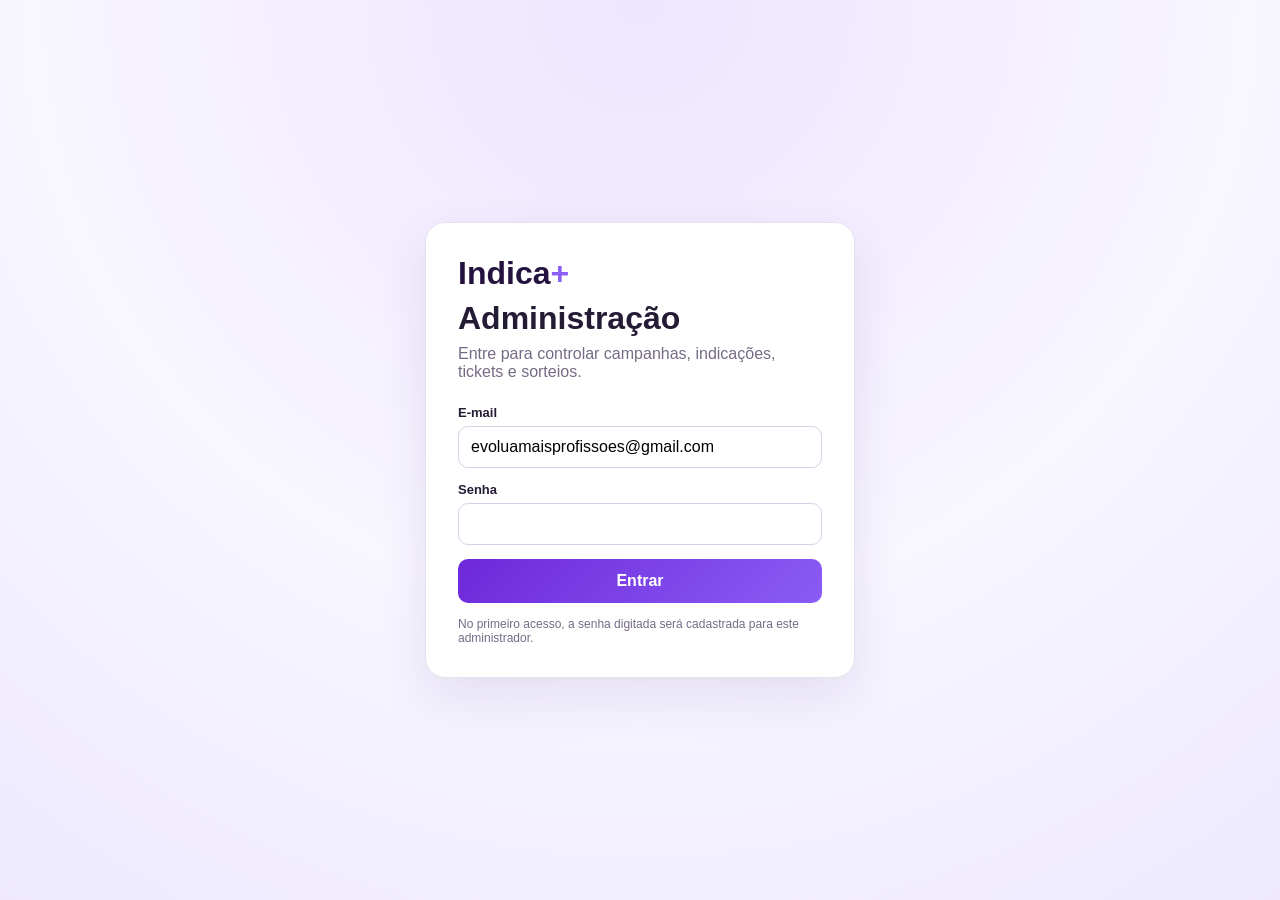
==== commit f2bfae2f: "Add files via upload" ====
--- a/admin/index.html
+++ b/admin/index.html
@@ -5,144 +5,167 @@
 <meta name="viewport" content="width=device-width,initial-scale=1">
 <title>Indica+ | Administração</title>
 <style>
-:root{--p:#6d28d9;--p2:#8b5cf6;--bg:#f5f3ff;--card:#fff;--text:#241b35;--muted:#756b86;--line:#e7e0f0;--ok:#16834a;--warn:#a96600;--danger:#b52f2f}
-*{box-sizing:border-box}body{margin:0;font-family:Segoe UI,Arial,sans-serif;background:var(--bg);color:var(--text)}button,input,textarea,select{font:inherit}button{cursor:pointer}
-.login{min-height:100vh;display:grid;place-items:center;padding:20px;background:radial-gradient(circle at top,#eee7ff,#f5f3ff 55%)}.login-card{width:min(430px,100%);background:#fff;border:1px solid var(--line);border-radius:20px;padding:30px;box-shadow:0 20px 60px #3b236518}.brand{font-size:32px;font-weight:900;color:#24133f}.brand span{color:var(--p2)}.login-card h1{margin:25px 0 7px}.login-card p{color:var(--muted)}.field{margin:14px 0}.field label{display:block;font-weight:700;font-size:13px;margin-bottom:6px}.field input,.field textarea,.field select{width:100%;padding:12px;border:1px solid #d9d0e5;border-radius:10px;outline:none;background:#fff}.field textarea{min-height:90px;resize:vertical}.field input:focus,.field textarea:focus,.field select:focus{border-color:var(--p);box-shadow:0 0 0 3px #6d28d91a}.btn{border:0;border-radius:10px;padding:11px 15px;font-weight:800}.primary{background:linear-gradient(135deg,var(--p),var(--p2));color:#fff}.secondary{background:#eee9f7;color:#4c3b63}.danger{background:#dc2626;color:#fff}.warning{background:#d97706;color:#fff}.small{padding:7px 9px;font-size:12px}.login .btn{width:100%;margin-top:8px}.msg{margin-top:12px;padding:10px;border-radius:9px;font-size:13px}.msg.error{background:#fff0f0;color:#a52d2d}.msg.ok{background:#e7f7ee;color:#16834a}
-.app{display:flex;min-height:100vh}.side{position:fixed;inset:0 auto 0 0;width:235px;background:#24133f;color:#fff;padding:22px 15px;z-index:5}.side-brand{font-size:28px;font-weight:900;padding:8px 10px 25px}.side-brand span{color:#bda0ff}.nav{display:grid;gap:6px}.nav button{border:0;background:transparent;color:#ddd1f3;padding:12px;border-radius:9px;text-align:left}.nav button.active,.nav button:hover{background:#5b25a9;color:#fff}.logout{position:absolute;bottom:20px;left:15px;right:15px;background:#3a225c!important}
-.main{margin-left:235px;width:calc(100% - 235px);padding:28px;max-width:1550px}.top{display:flex;justify-content:space-between;align-items:center;gap:15px;margin-bottom:22px}.top h1{margin:0;font-size:27px}.top p{margin:5px 0;color:var(--muted)}.refresh{border:0;background:var(--p);color:#fff;padding:11px 16px;border-radius:9px;font-weight:800}.cards{display:grid;grid-template-columns:repeat(6,1fr);gap:14px;margin-bottom:22px}.card,.panel{background:var(--card);border:1px solid var(--line);border-radius:14px;box-shadow:0 4px 18px #3b236510}.card{padding:18px}.num{font-size:29px;font-weight:900;color:var(--p)}.label{font-size:12px;color:var(--muted);margin-top:4px}.panel{overflow:hidden;margin-bottom:20px}.panel-head{padding:17px 19px;border-bottom:1px solid var(--line);display:flex;justify-content:space-between;align-items:center;gap:12px}.panel-head h2{font-size:17px;margin:0}.tab{display:none}.tab.active{display:block}.wrap{overflow:auto}.empty,.loading{text-align:center;padding:38px;color:var(--muted)}table{width:100%;border-collapse:collapse;font-size:13px}th,td{text-align:left;padding:12px 15px;border-bottom:1px solid var(--line);vertical-align:top}th{background:#faf8ff;font-size:11px;color:#685d78;text-transform:uppercase}tr:hover td{background:#fcfaff}.badge{display:inline-block;padding:5px 9px;border-radius:999px;background:#eee8ff;color:#5b25a9;font-size:11px;font-weight:800}.ok{background:#e7f7ee;color:var(--ok)}.warn{background:#fff3dd;color:var(--warn)}.danger-badge{background:#fde8e8;color:var(--danger)}.muted{font-size:12px;color:var(--muted)}.actions{display:flex;gap:6px;flex-wrap:wrap}.campaign-grid{padding:20px;display:grid;grid-template-columns:1fr 1fr;gap:15px}.full{grid-column:1/-1}.toolbar{display:flex;gap:8px;flex-wrap:wrap}.modal{position:fixed;inset:0;background:#160d2499;display:none;align-items:center;justify-content:center;padding:20px;z-index:20}.modal-box{width:min(720px,100%);max-height:90vh;overflow:auto;background:#fff;border-radius:18px;padding:22px;box-shadow:0 30px 90px #0004}.modal-head{display:flex;justify-content:space-between;align-items:center;margin-bottom:15px}.close{border:0;background:#eee9f7;border-radius:50%;width:36px;height:36px;font-size:22px}.form-grid{display:grid;grid-template-columns:1fr 1fr;gap:12px}.full{grid-column:1/-1}.modal-actions{display:flex;justify-content:flex-end;gap:8px;margin-top:18px}.check{display:flex;gap:8px;align-items:center}.check input{width:18px;height:18px}.statline{display:flex;gap:8px;flex-wrap:wrap}.hero{padding:20px;background:linear-gradient(135deg,#f5f0ff,#fff);border-radius:14px}.hero h3{margin:0 0 8px}.hero p{margin:5px 0;color:var(--muted)}
-@media(max-width:1100px){.cards{grid-template-columns:repeat(3,1fr)}}@media(max-width:700px){.side{display:none}.main{margin:0;width:100%;padding:16px}.cards{grid-template-columns:repeat(2,1fr)}.campaign-grid,.form-grid{grid-template-columns:1fr}.full{grid-column:auto}.top{align-items:flex-start;flex-direction:column}.top .refresh{width:100%}}
+:root{--p:#6d28d9;--p2:#8b5cf6;--bg:#f5f3ff;--card:#fff;--text:#241b35;--muted:#756b86;--line:#e7e0f0;--ok:#16834a;--warn:#a96600;--danger:#b52f2f;--blue:#2563eb}
+*{box-sizing:border-box}body{margin:0;font-family:Segoe UI,Arial,sans-serif;background:var(--bg);color:var(--text)}button,input,textarea,select{font:inherit}.hidden{display:none!important}
+.login{min-height:100vh;display:grid;place-items:center;padding:20px;background:radial-gradient(circle at top,#eee5ff,#f8f6ff 55%,#eee9ff)}.login-card{width:min(430px,100%);background:#fff;border:1px solid var(--line);border-radius:20px;padding:32px;box-shadow:0 18px 50px #35125c18}.login-logo{font-size:32px;font-weight:900;color:#24133f;margin-bottom:8px}.login-logo span{color:var(--p2)}.login-card h1{margin:0 0 8px}.login-card p{color:var(--muted);margin:0 0 24px}.field{margin-bottom:14px}.field label{display:block;font-size:13px;font-weight:700;margin-bottom:6px}.field input,.field textarea,.field select{width:100%;padding:11px 12px;border:1px solid #d9d0e5;border-radius:10px;background:#fff;outline:none}.field input:focus,.field textarea:focus,.field select:focus{border-color:var(--p);box-shadow:0 0 0 3px #6d28d915}.field textarea{min-height:90px;resize:vertical}.login-btn,.primary{border:0;background:linear-gradient(135deg,var(--p),var(--p2));color:#fff;padding:11px 16px;border-radius:10px;font-weight:800;cursor:pointer}.login-btn{width:100%;padding:13px}.msg{padding:11px 13px;border-radius:10px;margin-bottom:14px;font-size:13px}.msg.error{background:#fff0f0;color:#a52d2d}.msg.success{background:#e7f7ee;color:#16834a}
+.app{display:flex;min-height:100vh}.side{position:fixed;inset:0 auto 0 0;width:235px;background:#24133f;color:#fff;padding:20px 14px;z-index:5}.brand{font-size:27px;font-weight:900;padding:7px 10px 22px}.brand span{color:#bda0ff}.nav{display:grid;gap:6px}.nav button{border:0;background:transparent;color:#ddd1f3;padding:11px;border-radius:9px;text-align:left;cursor:pointer}.nav button.active,.nav button:hover{background:#5b25a9;color:#fff}.nav-sep{height:1px;background:#ffffff16;margin:8px 4px}.side-bottom{position:absolute;bottom:20px;left:14px;right:14px}.logout{width:100%;border:1px solid #ffffff35;background:transparent;color:#fff;padding:10px;border-radius:9px;cursor:pointer}
+.main{margin-left:235px;width:calc(100% - 235px);padding:25px;max-width:1550px}.top{display:flex;justify-content:space-between;align-items:center;gap:15px;margin-bottom:20px}.top h1{margin:0;font-size:27px}.top p{margin:5px 0;color:var(--muted)}.top-actions{display:flex;gap:8px;flex-wrap:wrap}.refresh,.secondary{border:1px solid #d8cde7;background:#fff;color:#4b3c5d;padding:10px 14px;border-radius:9px;font-weight:700;cursor:pointer}.refresh{background:var(--p);border-color:var(--p);color:#fff}.cards{display:grid;grid-template-columns:repeat(7,1fr);gap:12px;margin-bottom:20px}.card,.panel{background:var(--card);border:1px solid var(--line);border-radius:14px;box-shadow:0 4px 18px #3b236510}.card{padding:16px}.num{font-size:28px;font-weight:900;color:var(--p)}.label{font-size:12px;color:var(--muted);margin-top:4px}.panel{overflow:hidden;margin-bottom:18px}.panel-head{padding:16px 18px;border-bottom:1px solid var(--line);display:flex;justify-content:space-between;align-items:center;gap:12px}.panel-head h2{font-size:17px;margin:0}.tab{display:none}.tab.active{display:block}.wrap{overflow:auto}.empty,.loading{text-align:center;padding:35px;color:var(--muted)}table{width:100%;border-collapse:collapse;font-size:13px}th,td{text-align:left;padding:11px 13px;border-bottom:1px solid var(--line);vertical-align:top}th{background:#faf8ff;font-size:10px;color:#685d78;text-transform:uppercase;white-space:nowrap}tr:hover td{background:#fcfaff}.badge{display:inline-block;padding:5px 9px;border-radius:999px;background:#eee8ff;color:#5b25a9;font-size:10px;font-weight:800;white-space:nowrap}.ok{background:#e7f7ee;color:var(--ok)}.warn{background:#fff3dd;color:var(--warn)}.danger{background:#fde8e8;color:var(--danger)}.blue{background:#e8f0ff;color:#2455a6}.muted{color:var(--muted);font-size:12px}.actions{display:flex;gap:5px;flex-wrap:wrap}.btn{border:0;padding:7px 9px;border-radius:7px;font-size:11px;font-weight:800;color:#fff;cursor:pointer}.btn.blue{background:#2563eb;color:#fff}.btn.orange{background:#d97706;color:#fff}.btn.red{background:#dc2626;color:#fff}.btn.green{background:#15803d;color:#fff}.btn.gray{background:#6b7280;color:#fff}.btn.purple{background:#6d28d9;color:#fff}.campaign-grid{padding:18px;display:grid;grid-template-columns:1fr 1fr;gap:14px}.campaign-grid .full{grid-column:1/-1}.campaign-preview{border-radius:14px;min-height:180px;padding:24px;color:#fff;background:linear-gradient(135deg,var(--p),var(--p2));display:flex;flex-direction:column;justify-content:end;overflow:hidden;position:relative}.campaign-preview:before{content:"";position:absolute;inset:0;background-image:var(--banner);background-size:cover;background-position:center;opacity:.25}.campaign-preview>*{position:relative}.campaign-preview h3{font-size:28px;margin:4px 0}.campaign-preview p{margin:0}.prize-grid{display:grid;grid-template-columns:1fr 1fr;gap:12px}.check{display:flex;align-items:center;gap:8px;padding-top:26px}.check input{width:18px;height:18px}.modal{position:fixed;inset:0;background:#160b2790;display:none;align-items:center;justify-content:center;padding:18px;z-index:20}.modal.open{display:flex}.modal-box{background:#fff;width:min(760px,100%);max-height:92vh;overflow:auto;border-radius:16px;padding:22px;box-shadow:0 25px 80px #160b2740}.modal-head{display:flex;justify-content:space-between;align-items:center;margin-bottom:18px}.modal-head h3{margin:0}.close{border:0;background:#f2edf7;border-radius:8px;font-size:22px;width:35px;height:35px;cursor:pointer}.form-grid{display:grid;grid-template-columns:1fr 1fr;gap:12px}.full{grid-column:1/-1}.modal-actions{display:flex;justify-content:flex-end;gap:8px;margin-top:18px}.hint{font-size:12px;color:var(--muted);margin-top:5px}.early-box{background:#fff7e8;border:1px solid #f2d49a;border-radius:10px;padding:12px;margin-bottom:15px;color:#805500}
+@media(max-width:1250px){.cards{grid-template-columns:repeat(4,1fr)}}@media(max-width:850px){.side{display:none}.main{margin:0;width:100%;padding:15px}.cards{grid-template-columns:repeat(2,1fr)}.campaign-grid,.form-grid,.prize-grid{grid-template-columns:1fr}.full{grid-column:auto}.top{align-items:flex-start;flex-direction:column}.top-actions{width:100%}.top-actions>*{flex:1}.campaign-preview{min-height:230px}}
 </style>
 </head>
 <body>
 <div id="loginView" class="login">
   <div class="login-card">
-    <div class="brand">Indica<span>+</span></div>
-    <h1>Área administrativa</h1>
-    <p>Controle a campanha, indicações, tickets e sorteios.</p>
+    <div class="login-logo">Indica<span>+</span></div>
+    <h1>Administração</h1>
+    <p>Entre para controlar campanhas, indicações, tickets e sorteios.</p>
+    <div id="loginMsg" class="hidden"></div>
     <form id="loginForm">
       <div class="field"><label>E-mail</label><input id="loginEmail" type="email" value="evoluamaisprofissoes@gmail.com" required></div>
       <div class="field"><label>Senha</label><input id="loginPassword" type="password" required autocomplete="current-password"></div>
-      <button class="btn primary" type="submit">Entrar</button>
-      <div id="loginMsg"></div>
+      <button class="login-btn">Entrar</button>
     </form>
+    <div class="hint" style="margin-top:14px">No primeiro acesso, a senha digitada será cadastrada para este administrador.</div>
   </div>
 </div>
 
-<div id="appView" class="app" style="display:none">
-  <aside class="side">
-    <div class="side-brand">Indica<span>+</span></div>
-    <div class="nav">
-      <button class="active" data-tab="dashboard">📊 Dashboard</button>
-      <button data-tab="referrals">📝 Indicações</button>
-      <button data-tab="enrollments">⏳ Matrículas</button>
-      <button data-tab="students">👨‍🎓 Alunos</button>
-      <button data-tab="tickets">🎟️ Tickets</button>
-      <button data-tab="prizes">🎁 Prêmios</button>
-      <button data-tab="ranking">🏆 Ranking</button>
-      <button data-tab="history">📜 Histórico</button>
-      <button data-tab="campaign">🎨 Campanha</button>
+<div id="appView" class="app hidden">
+<aside class="side">
+  <div class="brand">Indica<span>+</span></div>
+  <div class="nav">
+    <button class="active" data-tab="dashboard">📊 Dashboard</button>
+    <button data-tab="campaigns">🎨 Campanhas</button>
+    <button data-tab="referrals">📝 Indicações</button>
+    <button data-tab="enrollments">⏳ Matrículas</button>
+    <button data-tab="students">👨‍🎓 Alunos</button>
+    <button data-tab="tickets">🎟️ Tickets</button>
+    <button data-tab="prizes">🎁 Prêmios</button>
+    <div class="nav-sep"></div>
+    <button data-tab="ranking">🏆 Ranking</button>
+    <button data-tab="history">📜 Histórico</button>
+  </div>
+  <div class="side-bottom"><button class="logout" id="logoutBtn">Sair</button></div>
+</aside>
+<main class="main">
+  <div class="top"><div><h1 id="pageTitle">Dashboard</h1><p>Central de controle do Indica+</p></div><div class="top-actions"><button class="secondary" id="exportBtn">⬇ Exportar</button><button class="refresh" id="refreshBtn">↻ Atualizar</button></div></div>
+  <div id="globalMsg" class="hidden"></div>
+
+  <section id="tab-dashboard" class="tab active">
+    <div class="cards">
+      <div class="card"><div class="num" id="nStudents">0</div><div class="label">Alunos</div></div>
+      <div class="card"><div class="num" id="nReferrals">0</div><div class="label">Indicações</div></div>
+      <div class="card"><div class="num" id="nEnrollments">0</div><div class="label">Matrículas</div></div>
+      <div class="card"><div class="num" id="nWaiting">0</div><div class="label">Aguardando 7 dias</div></div>
+      <div class="card"><div class="num" id="nTickets">0</div><div class="label">Tickets disponíveis</div></div>
+      <div class="card"><div class="num" id="nPrizes">0</div><div class="label">Prêmios ativos</div></div>
+      <div class="card"><div class="num" id="nDraws">0</div><div class="label">Sorteios</div></div>
     </div>
-    <button id="logoutBtn" class="nav logout">↪ Sair</button>
-  </aside>
+    <div class="panel"><div class="panel-head"><h2>Campanha vigente</h2><span id="campaignStatus" class="badge">Carregando</span></div><div id="dashboardCampaign" class="campaign-grid"><div class="loading">Carregando...</div></div></div>
+  </section>
 
-  <main class="main">
-    <div class="top"><div><h1 id="pageTitle">Dashboard</h1><p>Central de controle da campanha Indica+</p></div><button class="refresh" id="refreshBtn">↻ Atualizar</button></div>
-    <div id="globalMsg"></div>
-
-    <section id="tab-dashboard" class="tab active">
-      <div class="cards">
-        <div class="card"><div class="num" id="nStudents">0</div><div class="label">Alunos</div></div>
-        <div class="card"><div class="num" id="nReferrals">0</div><div class="label">Indicações</div></div>
-        <div class="card"><div class="num" id="nEnrollments">0</div><div class="label">Matrículas</div></div>
-        <div class="card"><div class="num" id="nWaiting">0</div><div class="label">Aguardando 7 dias</div></div>
-        <div class="card"><div class="num" id="nTickets">0</div><div class="label">Tickets disponíveis</div></div>
-        <div class="card"><div class="num" id="nPrizes">0</div><div class="label">Prêmios ativos</div></div>
-      </div>
-      <div class="panel"><div class="panel-head"><h2>Campanha atual</h2><span id="campaignStatus" class="badge">—</span></div><div id="campaignSummary" class="campaign-grid"><div class="loading">Carregando...</div></div></div>
-    </section>
-
-    <section id="tab-referrals" class="tab"><div class="panel"><div class="panel-head"><h2>Indicações</h2></div><div id="referralsBox" class="wrap"></div></div></section>
-    <section id="tab-enrollments" class="tab"><div class="panel"><div class="panel-head"><h2>Matrículas</h2></div><div id="enrollmentsBox" class="wrap"></div></div></section>
-    <section id="tab-students" class="tab"><div class="panel"><div class="panel-head"><h2>Alunos</h2></div><div id="studentsBox" class="wrap"></div></div></section>
-    <section id="tab-tickets" class="tab"><div class="panel"><div class="panel-head"><h2>Tickets</h2></div><div id="ticketsBox" class="wrap"></div></div></section>
-
-    <section id="tab-prizes" class="tab"><div class="panel"><div class="panel-head"><h2>Prêmios</h2><button class="btn primary small" id="newPrizeBtn">+ Novo prêmio</button></div><div id="prizesBox" class="wrap"></div></div></section>
-    <section id="tab-ranking" class="tab"><div class="panel"><div class="panel-head"><h2>🏆 Ranking</h2></div><div id="rankingBox" class="wrap"></div></div></section>
-    <section id="tab-history" class="tab"><div class="panel"><div class="panel-head"><h2>📜 Histórico de sorteios</h2></div><div id="historyBox" class="wrap"></div></div></section>
-
-    <section id="tab-campaign" class="tab">
-      <div class="panel"><div class="panel-head"><h2>🎨 Configuração da campanha</h2><div class="toolbar"><button class="btn secondary small" id="duplicateCampaignBtn">Duplicar</button><button class="btn primary small" id="saveCampaignBtn">Salvar</button></div></div>
-        <div class="campaign-grid">
-          <div class="field"><label>Nome</label><input id="cName"></div><div class="field"><label>Badge</label><input id="cBadge"></div>
-          <div class="field full"><label>Título</label><input id="cTitle"></div><div class="field full"><label>Subtítulo</label><textarea id="cSubtitle"></textarea></div>
-          <div class="field"><label>Logo / texto</label><input id="cLogoText"></div><div class="field"><label>Status</label><select id="cStatus"><option value="draft">Rascunho</option><option value="active">Ativa</option><option value="paused">Pausada</option><option value="finished">Finalizada</option><option value="archived">Arquivada</option></select></div>
-          <div class="field"><label>Cor principal</label><input id="cPrimary" type="color"></div><div class="field"><label>Cor secundária</label><input id="cSecondary" type="color"></div>
-          <div class="field"><label>Banner URL</label><input id="cBanner"></div><div class="field"><label>Logo URL</label><input id="cLogo"></div>
-          <div class="field"><label>Fundo URL</label><input id="cBackground"></div><div class="field"><label>Início</label><input id="cStarts" type="datetime-local"></div>
-          <div class="field"><label>Fim</label><input id="cEnds" type="datetime-local"></div>
-        </div>
-      </div>
-    </section>
-  </main>
+  <section id="tab-campaigns" class="tab"><div class="panel"><div class="panel-head"><h2>Campanhas</h2><button class="primary" id="newCampaignBtn">+ Nova campanha</button></div><div id="campaignsBox" class="wrap"></div></div></section>
+  <section id="tab-referrals" class="tab"><div class="panel"><div class="panel-head"><h2>Indicações</h2><button class="secondary" data-export="referrals">⬇ Excel/CSV</button></div><div id="referralsBox" class="wrap"></div></div></section>
+  <section id="tab-enrollments" class="tab"><div class="panel"><div class="panel-head"><h2>Matrículas</h2><button class="secondary" data-export="enrollments">⬇ Excel/CSV</button></div><div id="enrollmentsBox" class="wrap"></div></div></section>
+  <section id="tab-students" class="tab"><div class="panel"><div class="panel-head"><h2>Alunos</h2><button class="secondary" data-export="students">⬇ Excel/CSV</button></div><div id="studentsBox" class="wrap"></div></div></section>
+  <section id="tab-tickets" class="tab"><div class="panel"><div class="panel-head"><h2>Tickets</h2><button class="secondary" data-export="tickets">⬇ Excel/CSV</button></div><div id="ticketsBox" class="wrap"></div></div></section>
+  <section id="tab-prizes" class="tab"><div class="panel"><div class="panel-head"><h2>Prêmios</h2><button class="primary" id="newPrizeBtn">+ Novo prêmio</button></div><div id="prizesBox" class="wrap"></div></div></section>
+  <section id="tab-ranking" class="tab"><div class="panel"><div class="panel-head"><h2>Ranking de indicadores</h2></div><div id="rankingBox" class="wrap"></div></div></section>
+  <section id="tab-history" class="tab"><div class="panel"><div class="panel-head"><h2>Histórico e auditoria</h2><button class="secondary" data-export="draws">⬇ Sorteios CSV</button></div><div id="historyBox" class="wrap"></div></div></section>
+</main>
 </div>
 
-<div id="prizeModal" class="modal">
-  <div class="modal-box">
-    <div class="modal-head"><h2 id="prizeModalTitle">Novo prêmio</h2><button class="close" id="closePrize">×</button></div>
-    <div class="form-grid">
-      <div class="field full"><label>Nome do prêmio</label><input id="pName"></div>
-      <div class="field"><label>Ícone</label><input id="pIcon" value="🎁"></div>
-      <div class="field"><label>Estoque</label><input id="pStock" type="number" min="0" value="1"></div>
-      <div class="field"><label>Ordem</label><input id="pOrder" type="number" min="0" value="0"></div>
-      <div class="field"><label>Imagem URL</label><input id="pImage"></div>
-      <div class="field full"><label>Descrição</label><textarea id="pDescription"></textarea></div>
-      <div class="field full"><label class="check"><input id="pActive" type="checkbox" checked> Prêmio ativo</label></div>
-    </div>
-    <div id="prizeMsg"></div>
-    <div class="modal-actions"><button class="btn secondary" id="cancelPrize">Cancelar</button><button class="btn primary" id="savePrize">Salvar prêmio</button></div>
-  </div>
-</div>
+<div id="campaignModal" class="modal"><div class="modal-box"><div class="modal-head"><h3 id="campaignModalTitle">Nova campanha</h3><button class="close" data-close="campaignModal">×</button></div><div id="campaignMsg" class="hidden"></div><div class="form-grid">
+  <div class="field"><label>Nome da campanha</label><input id="cName"></div>
+  <div class="field"><label>Badge</label><input id="cBadge" value="CAMPANHA ATIVA"></div>
+  <div class="field full"><label>Título principal</label><input id="cTitle"></div>
+  <div class="field full"><label>Subtítulo</label><textarea id="cSubtitle"></textarea></div>
+  <div class="field"><label>Texto da logo</label><input id="cLogoText" value="Indica+"></div>
+  <div class="field"><label>Status</label><select id="cStatus"><option value="draft">Rascunho</option><option value="active">Ativa</option><option value="paused">Pausada</option><option value="finished">Finalizada</option><option value="archived">Arquivada</option></select></div>
+  <div class="field"><label>Cor primária</label><input id="cPrimary" type="color" value="#6d28d9"></div>
+  <div class="field"><label>Cor secundária</label><input id="cSecondary" type="color" value="#8b5cf6"></div>
+  <div class="field"><label>Início</label><input id="cStarts" type="datetime-local"></div>
+  <div class="field"><label>Fim</label><input id="cEnds" type="datetime-local"></div>
+  <div class="field full"><label>URL do banner</label><input id="cBanner" type="url" placeholder="https://..."><div class="hint">A imagem pode ficar no GitHub, Cloudflare R2 ou outro endereço público.</div></div>
+  <div class="field"><label>URL da logo</label><input id="cLogoUrl" type="url" placeholder="https://..."></div>
+  <div class="field"><label>URL do fundo</label><input id="cBgUrl" type="url" placeholder="https://..."></div>
+</div><div class="modal-actions"><button class="secondary" data-close="campaignModal">Cancelar</button><button class="primary" id="saveCampaignBtn">Salvar campanha</button></div></div></div>
+
+<div id="prizeModal" class="modal"><div class="modal-box"><div class="modal-head"><h3 id="prizeModalTitle">Novo prêmio</h3><button class="close" data-close="prizeModal">×</button></div><div id="prizeMsg" class="hidden"></div><div class="form-grid">
+  <div class="field full"><label>Nome do prêmio</label><input id="pName" placeholder="Bolsa de estudos 100%"></div>
+  <div class="field"><label>Ícone / Emoji</label><input id="pIcon" value="🎁"></div>
+  <div class="field"><label>Estoque</label><input id="pStock" type="number" min="0" value="1"></div>
+  <div class="field"><label>Ordem</label><input id="pOrder" type="number" min="0" value="0"></div>
+  <div class="field"><label>URL da imagem</label><input id="pImage" type="url" placeholder="https://..."></div>
+  <div class="field full"><label>Descrição</label><textarea id="pDesc"></textarea></div>
+  <label class="check full"><input id="pActive" type="checkbox" checked> Prêmio ativo e disponível para sorteio</label>
+</div><div class="modal-actions"><button class="secondary" data-close="prizeModal">Cancelar</button><button class="primary" id="savePrizeBtn">Salvar prêmio</button></div></div></div>
+
+<div id="editStudentModal" class="modal"><div class="modal-box"><div class="modal-head"><h3>Editar aluno</h3><button class="close" data-close="editStudentModal">×</button></div><div id="studentMsg" class="hidden"></div><div class="form-grid"><div class="field full"><label>Nome</label><input id="sName"></div><div class="field"><label>WhatsApp</label><input id="sWhatsapp"></div><div class="field"><label>Telefone</label><input id="sPhone"></div><div class="field full"><label>E-mail</label><input id="sEmail" type="email"></div><label class="check full"><input id="sActive" type="checkbox"> Aluno ativo</label></div><div class="modal-actions"><button class="secondary" data-close="editStudentModal">Cancelar</button><button class="primary" id="saveStudentBtn">Salvar</button></div></div></div>
+
+<div id="editReferralModal" class="modal"><div class="modal-box"><div class="modal-head"><h3>Editar indicação</h3><button class="close" data-close="editReferralModal">×</button></div><div id="referralMsg" class="hidden"></div><div class="form-grid"><div class="field"><label>Nome do indicado</label><input id="rName"></div><div class="field"><label>WhatsApp</label><input id="rWhatsapp"></div><div class="field"><label>Telefone</label><input id="rPhone"></div><div class="field"><label>E-mail</label><input id="rEmail" type="email"></div><div class="field"><label>Status</label><select id="rStatus"><option value="pending">Aguardando</option><option value="confirmed">Confirmada</option><option value="cancelled">Cancelada</option></select></div><div class="field"><label>Motivo cancelamento</label><input id="rReason"></div></div><div class="modal-actions"><button class="secondary" data-close="editReferralModal">Cancelar</button><button class="primary" id="saveReferralBtn">Salvar</button></div></div></div>
+
+<div id="earlyModal" class="modal"><div class="modal-box"><div class="modal-head"><h3>🔓 Liberar ticket antecipadamente</h3><button class="close" data-close="earlyModal">×</button></div><div class="early-box"><strong>Atenção:</strong> esta matrícula ainda não completou os 7 dias de segurança. A liberação será registrada na auditoria como exceção administrativa.</div><div class="field"><label>Motivo da liberação</label><textarea id="earlyReason" placeholder="Ex.: Teste do sorteio em ambiente de produção"></textarea></div><div id="earlyMsg" class="hidden"></div><div class="modal-actions"><button class="secondary" data-close="earlyModal">Cancelar</button><button class="primary" id="confirmEarlyBtn">Liberar ticket</button></div></div></div>
 
 <script>
 const API='https://indica-mais-api.evoluamaisprofissoes.workers.dev';
 const TOKEN_KEY='indica_admin_token';
-let prizes=[];let currentCampaign=null;let editingPrize=null;
+let token=localStorage.getItem(TOKEN_KEY)||'';
+let editingCampaignId=null,editingPrizeId=null,editingStudentId=null,editingReferralId=null,earlyEnrollmentId=null;
+let currentExportType='students';
 const $=id=>document.getElementById(id);
 const esc=v=>String(v??'').replace(/[&<>"']/g,m=>({'&':'&amp;','<':'&lt;','>':'&gt;','"':'&quot;',"'":'&#39;'}[m]));
-const fmt=v=>v?new Date(v).toLocaleString('pt-BR'):'—';
-const badge=(s)=>{let c=['confirmed','eligible','active','available'].includes(s)?'ok':['paid_waiting','pending'].includes(s)?'warn':['cancelled','refunded','revoked','finished','paused'].includes(s)?'danger-badge':'';return '<span class="badge '+c+'">'+esc(s)+'</span>'};
-function token(){return localStorage.getItem(TOKEN_KEY)||''}
-async function api(path,opt={}){const h=Object.assign({'Content-Type':'application/json'},opt.headers||{});if(token())h.Authorization='Bearer '+token();const r=await fetch(API+path,Object.assign({},opt,{headers:h}));let j={};try{j=await r.json()}catch{}if(r.status===401){localStorage.removeItem(TOKEN_KEY);showLogin();throw Error(j.error||'Sessão expirada.')}if(!r.ok||j.success===false)throw Error(j.error||'Erro na API');return j}
-function message(text,type='error',target='globalMsg'){if(!$(target))return;$(target).innerHTML='<div class="msg '+type+'">'+esc(text)+'</div>';setTimeout(()=>{if($(target))$(target).innerHTML=''},5000)}
-function showLogin(){$('loginView').style.display='grid';$('appView').style.display='none'}
-function showApp(){$('loginView').style.display='none';$('appView').style.display='flex'}
-$('loginForm').addEventListener('submit',async e=>{e.preventDefault();try{const j=await api('/api/admin/login',{method:'POST',body:JSON.stringify({email:$('loginEmail').value,password:$('loginPassword').value})});localStorage.setItem(TOKEN_KEY,j.token);showApp();await loadAll()}catch(err){message(err.message,'error','loginMsg')}});
-$('logoutBtn').onclick=async()=>{try{await api('/api/admin/logout',{method:'POST'})}catch{}localStorage.removeItem(TOKEN_KEY);showLogin()};
-$('refreshBtn').onclick=loadAll;
-document.querySelectorAll('.nav button[data-tab]').forEach(b=>b.onclick=()=>{document.querySelectorAll('.nav button').forEach(x=>x.classList.remove('active'));b.classList.add('active');document.querySelectorAll('.tab').forEach(x=>x.classList.remove('active'));$('tab-'+b.dataset.tab).classList.add('active');$('pageTitle').textContent=b.textContent.replace(/[^\p{L}\p{N}\s]/gu,'').trim();if(b.dataset.tab==='ranking')loadRanking();if(b.dataset.tab==='history')loadHistory();});
-function table(box,heads,rows){$(box).innerHTML=rows.length?'<table><thead><tr>'+heads.map(h=>'<th>'+h+'</th>').join('')+'</tr></thead><tbody>'+rows.join('')+'</tbody></table>':'<div class="empty">Nenhum registro.</div>'}
-function renderCampaign(c){currentCampaign=c;if(!c)return;$('campaignStatus').textContent=c.status;$('campaignStatus').className='badge '+(['active'].includes(c.status)?'ok':c.status==='paused'||c.status==='finished'?'warn':'');$('campaignSummary').innerHTML='<div><strong>Nome</strong><span class="muted">'+esc(c.name)+'</span></div><div><strong>Título</strong><span class="muted">'+esc(c.title)+'</span></div><div><strong>Subtítulo</strong><span class="muted">'+esc(c.subtitle)+'</span></div><div><strong>Período</strong><span class="muted">'+fmt(c.starts_at)+' até '+fmt(c.ends_at)+'</span></div><div><strong>Identidade</strong><span class="muted">'+esc(c.logo_text)+' · '+esc(c.primary_color)+'</span></div><div><strong>Prêmios</strong><span class="muted">Gerenciados na aba Prêmios</span></div>';for(const [id,val] of [['cName',c.name],['cBadge',c.badge],['cTitle',c.title],['cSubtitle',c.subtitle],['cLogoText',c.logo_text],['cStatus',c.status],['cPrimary',c.primary_color||'#6d28d9'],['cSecondary',c.secondary_color||'#8b5cf6'],['cBanner',c.banner_url||''],['cLogo',c.logo_url||''],['cBackground',c.background_url||'']])$(id).value=val;['cStarts','cEnds'].forEach((id,i)=>$(id).value=(i===0?c.starts_at:c.ends_at)?new Date(i===0?c.starts_at:c.ends_at).toISOString().slice(0,16):'')}
-async function loadAll(){try{const d=await api('/api/admin/dashboard');const x=d.dashboard||{};['nStudents','nReferrals','nEnrollments','nWaiting','nTickets','nPrizes'].forEach((id,i)=>$(id).textContent=[x.students,x.referrals,x.enrollments,x.waiting_7_days,x.available_tickets,x.prizes][i]||0);renderCampaign(d.campaign);const [r,e,s,t,p]=await Promise.all([api('/api/admin/referrals'),api('/api/admin/enrollments'),api('/api/admin/students'),api('/api/admin/tickets'),api('/api/admin/prizes')]);
- table('referralsBox',['Lead','WhatsApp','Indicador','Status','Criada','Elegível'],(r.referrals||[]).map(x=>'<tr><td>'+esc(x.lead_name)+'</td><td>'+esc(x.lead_whatsapp)+'</td><td>'+esc(x.student_name)+'</td><td>'+badge(x.status)+'</td><td>'+fmt(x.created_at)+'</td><td>'+fmt(x.eligible_at)+'</td></tr>'));
- table('enrollmentsBox',['Lead','Indicador','Status','Pago','Elegível','Ação'],(e.enrollments||[]).map(x=>{const eligible=x.eligible_at&&new Date(x.eligible_at)<=new Date();let action=(eligible&&['paid_waiting','eligible'].includes(x.enrollment_status))?'<div class="actions"><button class="btn primary small" onclick="confirmEnrollment(\''+x.id+'\')">Confirmar</button><button class="btn danger small" onclick="cancelEnrollment(\''+x.id+'\')">Cancelar</button></div>':x.enrollment_status==='confirmed'?'<span class="badge ok">Ticket gerado</span>':x.enrollment_status==='cancelled'||x.enrollment_status==='refunded'?'<span class="badge danger-badge">Encerrada</span>':'<span class="muted">Aguardando</span>';return '<tr><td>'+esc(x.lead_name)+'</td><td>'+esc(x.indicator_name)+'</td><td>'+badge(x.enrollment_status)+'</td><td>'+fmt(x.paid_at)+'</td><td>'+fmt(x.eligible_at)+'</td><td>'+action+'</td></tr>'}));
- table('studentsBox',['Nome','WhatsApp','E-mail','Indicações','Tickets','Status'],(s.students||[]).map(x=>'<tr><td>'+esc(x.name)+'</td><td>'+esc(x.whatsapp)+'</td><td>'+esc(x.email)+'</td><td>'+Number(x.referrals||0)+'</td><td>'+Number(x.tickets||0)+'</td><td>'+(x.active?'<span class="badge ok">Ativo</span>':'<span class="badge danger-badge">Inativo</span>')+'</td></tr>'));
- table('ticketsBox',['Código','Aluno','Status','Criado','Usado'],(t.tickets||[]).map(x=>'<tr><td><strong>'+esc(x.code)+'</strong></td><td>'+esc(x.student_name)+'</td><td>'+badge(x.status)+'</td><td>'+fmt(x.created_at)+'</td><td>'+fmt(x.used_at)+'</td></tr>'));
- renderPrizes(p.prizes||[]);
- }catch(err){if(token())message(err.message)}}
-async function cancelEnrollment(id){const reason=prompt('Motivo do cancelamento/reembolso:');if(reason===null)return;if(!confirm('Confirmar o cancelamento desta matrícula?'))return;try{await api('/api/admin/enrollments/'+id+'/status',{method:'PATCH',body:JSON.stringify({status:'cancelled',reason})});await loadAll()}catch(e){alert(e.message)}}
-async function confirmEnrollment(id){if(!confirm('Confirmar esta matrícula e gerar o ticket? A ação só será aceita pelo servidor após os 7 dias.'))return;try{const j=await api('/api/admin/enrollments/'+id+'/confirm',{method:'POST'});alert(j.message||'Matrícula confirmada. Ticket: '+(j.ticket?.code||''));await loadAll()}catch(e){alert(e.message)}}
-function renderPrizes(list){prizes=list;table('prizesBox',['Prêmio','Estoque','Status','Ordem','Ações'],list.map(p=>'<tr><td><strong>'+esc(p.icon||'🎁')+' '+esc(p.name)+'</strong><div class="muted">'+esc(p.description||'')+'</div></td><td>'+Number(p.stock||0)+'</td><td>'+(Number(p.active)?'<span class="badge ok">Ativo</span>':'<span class="badge danger-badge">Inativo</span>')+'</td><td>'+Number(p.display_order||0)+'</td><td><div class="actions"><button class="btn secondary small" onclick="editPrize(\''+p.id+'\')">✏️ Editar</button><button class="btn warning small" onclick="togglePrize(\''+p.id+'\','+Number(p.active)+')">'+(Number(p.active)?'⏸ Desativar':'▶ Ativar')+'</button><button class="btn danger small" onclick="deletePrize(\''+p.id+'\')">🗑 Excluir</button></div></td></tr>'))}
-function openPrize(p=null){editingPrize=p?p.id:null;$('prizeModalTitle').textContent=p?'Editar prêmio':'Novo prêmio';$('pName').value=p?.name||'';$('pIcon').value=p?.icon||'🎁';$('pStock').value=p?.stock??1;$('pOrder').value=p?.display_order??0;$('pImage').value=p?.image_url||'';$('pDescription').value=p?.description||'';$('pActive').checked=p?Number(p.active)===1:true;$('prizeMsg').innerHTML='';$('prizeModal').style.display='flex'}
-function closePrize(){$('prizeModal').style.display='none';editingPrize=null}
-$('newPrizeBtn').onclick=()=>openPrize();$('closePrize').onclick=closePrize;$('cancelPrize').onclick=closePrize;$('prizeModal').onclick=e=>{if(e.target===$('prizeModal'))closePrize()};function editPrize(id){openPrize(prizes.find(p=>p.id===id)||null)}
-$('savePrize').onclick=async()=>{const payload={name:$('pName').value.trim(),icon:$('pIcon').value.trim()||'🎁',stock:Number($('pStock').value),display_order:Number($('pOrder').value),image_url:$('pImage').value.trim()||null,description:$('pDescription').value.trim(),active:$('pActive').checked?1:0};try{if(!payload.name)throw Error('Informe o nome do prêmio.');await api(editingPrize?'/api/admin/prizes/'+editingPrize:'/api/admin/prizes',{method:editingPrize?'PATCH':'POST',body:JSON.stringify(payload)});closePrize();await loadAll()}catch(e){message(e.message,'error','prizeMsg')}};
-async function togglePrize(id,active){if(!confirm(active?'Desativar este prêmio?':'Ativar este prêmio?'))return;try{await api('/api/admin/prizes/'+id,{method:'PATCH',body:JSON.stringify({active:active?0:1})});await loadAll()}catch(e){alert(e.message)}}
-async function deletePrize(id){if(!confirm('Excluir este prêmio? Prêmios já sorteados não podem ser excluídos.'))return;try{await api('/api/admin/prizes/'+id,{method:'DELETE'});await loadAll()}catch(e){alert(e.message)}}
-async function loadRanking(){try{const j=await api('/api/admin/ranking');table('rankingBox',['#','Aluno','Indicações','Confirmadas','Tickets','Sorteios'],(j.ranking||[]).map((x,i)=>'<tr><td><strong>'+(i<3?['🥇','🥈','🥉'][i]+' ':'')+(i+1)+'</strong></td><td><strong>'+esc(x.name)+'</strong><div class="muted">'+esc(x.whatsapp)+'</div></td><td>'+Number(x.referrals||0)+'</td><td>'+Number(x.confirmed_referrals||0)+'</td><td>'+Number(x.tickets||0)+'</td><td>'+Number(x.draws||0)+'</td></tr>'))}catch(e){message(e.message)}}
-async function loadHistory(){try{const j=await api('/api/admin/history');table('historyBox',['Data','Vencedor','Prêmio','Ticket'],(j.history||[]).map(x=>'<tr><td>'+fmt(x.drawn_at)+'</td><td><strong>'+esc(x.student_name)+'</strong><div class="muted">'+esc(x.student_whatsapp)+'</div></td><td>'+esc(x.prize_icon||'🎁')+' '+esc(x.prize_name)+'</td><td><code>'+esc(x.ticket_code)+'</code></td></tr>'))}catch(e){message(e.message)}}
-$('saveCampaignBtn').onclick=async()=>{const payload={name:$('cName').value.trim(),badge:$('cBadge').value.trim(),title:$('cTitle').value.trim(),subtitle:$('cSubtitle').value.trim(),logo_text:$('cLogoText').value.trim(),status:$('cStatus').value,primary_color:$('cPrimary').value,secondary_color:$('cSecondary').value,banner_url:$('cBanner').value.trim()||null,logo_url:$('cLogo').value.trim()||null,background_url:$('cBackground').value.trim()||null,starts_at:$('cStarts').value?new Date($('cStarts').value).toISOString():null,ends_at:$('cEnds').value?new Date($('cEnds').value).toISOString():null};try{await api('/api/admin/campaign',{method:'PATCH',body:JSON.stringify(payload)});message('Campanha atualizada.','ok');await loadAll()}catch(e){message(e.message)}};
-$('duplicateCampaignBtn').onclick=async()=>{if(!currentCampaign)return;if(!confirm('Criar uma nova campanha em rascunho baseada na atual?'))return;try{const c=currentCampaign;await api('/api/admin/campaigns',{method:'POST',body:JSON.stringify({name:c.name+' - Cópia',title:c.title,subtitle:c.subtitle,badge:c.badge,logo_text:c.logo_text,primary_color:c.primary_color,secondary_color:c.secondary_color,banner_url:c.banner_url,logo_url:c.logo_url,background_url:c.background_url,status:'draft'})});message('Campanha duplicada como rascunho.','ok');await loadAll()}catch(e){message(e.message)}};
-async function init(){if(!token()){showLogin();return}try{await api('/api/admin/me');showApp();await loadAll()}catch{showLogin()}}
-init();
+const fmt=v=>v?new Date(v).toLocaleString('pt-BR'):'Não informado';
+const localDate=v=>v?new Date(v).toLocaleDateString('pt-BR'):'Não informado';
+const statusLabel=s=>({pending:'Aguardando',confirmed:'Confirmada',cancelled:'Cancelada',paid_waiting:'Aguardando 7 dias',eligible:'Elegível',refunded:'Reembolsada',available:'Disponível',used:'Usado',revoked:'Revogado',active:'Ativa',draft:'Rascunho',paused:'Pausada',finished:'Finalizada',archived:'Arquivada'})[s]||s||'Não informado';
+const badge=s=>{const c=['confirmed','eligible','active','available'].includes(s)?'ok':['paid_waiting','pending','draft','paused'].includes(s)?'warn':['cancelled','refunded','revoked','finished','archived'].includes(s)?'danger':'blue';return `<span class="badge ${c}">${esc(statusLabel(s))}</span>`};
+function showMsg(id,text,type='error'){const el=$(id);el.className='msg '+type;el.textContent=text;el.classList.remove('hidden')}
+function hideMsg(id){$(id).className='hidden'}
+async function api(path,opt={}){const headers={'Content-Type':'application/json',...(opt.headers||{})};if(token)headers.Authorization='Bearer '+token;const r=await fetch(API+path,{...opt,headers});let data={};try{data=await r.json()}catch{}if(r.status===401){logout(false);throw Error(data.error||'Sessão expirada.')}if(!r.ok||data.success===false)throw Error(data.error||data.message||'Erro na API');return data}
+function openModal(id){$(id).classList.add('open')}
+function closeModal(id){$(id).classList.remove('open')}
+document.querySelectorAll('[data-close]').forEach(b=>b.addEventListener('click',()=>closeModal(b.dataset.close)));
+document.querySelectorAll('.modal').forEach(m=>m.addEventListener('click',e=>{if(e.target===m)m.classList.remove('open')}));
+function switchTab(tab){document.querySelectorAll('.nav button[data-tab]').forEach(b=>b.classList.toggle('active',b.dataset.tab===tab));document.querySelectorAll('.tab').forEach(x=>x.classList.remove('active'));$('tab-'+tab).classList.add('active');const btn=document.querySelector(`.nav button[data-tab="${tab}"]`);$('pageTitle').textContent=btn?btn.textContent.replace(/[^\p{L}\p{N}\s+]/gu,'').trim():'Dashboard';if(tab==='campaigns')loadCampaigns();if(tab==='referrals')loadReferrals();if(tab==='enrollments')loadEnrollments();if(tab==='students')loadStudents();if(tab==='tickets')loadTickets();if(tab==='prizes')loadPrizes();if(tab==='ranking')loadRanking();if(tab==='history')loadHistory()}
+document.querySelectorAll('.nav button[data-tab]').forEach(b=>b.addEventListener('click',()=>switchTab(b.dataset.tab)));
+$('refreshBtn').onclick=()=>loadAll();
+$('logoutBtn').onclick=()=>logout(true);
+function logout(show=true){token='';localStorage.removeItem(TOKEN_KEY);$('appView').classList.add('hidden');$('loginView').classList.remove('hidden');if(show){$('loginPassword').value='';}}
+$('loginForm').addEventListener('submit',async e=>{e.preventDefault();hideMsg('loginMsg');try{const d=await api('/api/admin/login',{method:'POST',body:JSON.stringify({email:$('loginEmail').value,password:$('loginPassword').value})});token=d.token;localStorage.setItem(TOKEN_KEY,token);$('loginView').classList.add('hidden');$('appView').classList.remove('hidden');loadAll()}catch(err){showMsg('loginMsg',err.message)}});
+async function loadAll(){try{hideMsg('globalMsg');const d=await api('/api/admin/dashboard');const x=d.dashboard||{};$('nStudents').textContent=x.students||0;$('nReferrals').textContent=x.referrals||0;$('nEnrollments').textContent=x.enrollments||0;$('nWaiting').textContent=x.waiting_7_days||0;$('nTickets').textContent=x.available_tickets||0;$('nPrizes').textContent=x.prizes||0;$('nDraws').textContent=x.draws||0;renderCampaignDashboard(d.campaign);await Promise.all([loadReferrals(),loadEnrollments(),loadStudents(),loadTickets(),loadPrizes()])}catch(e){if(token)showMsg('globalMsg',e.message)}}
+function renderCampaignDashboard(c){if(!c){$('dashboardCampaign').innerHTML='<div class="empty">Nenhuma campanha cadastrada.</div>';return}$('campaignStatus').outerHTML=`<span id="campaignStatus" class="badge">${badge(c.status).replace('<span class="badge ','<span class="badge ').replace('</span>','</span>')}</span>`;$('dashboardCampaign').innerHTML=`<div><strong>Nome</strong><div class="muted">${esc(c.name)}</div></div><div><strong>Status</strong><div>${badge(c.status)}</div></div><div><strong>Título</strong><div class="muted">${esc(c.title)}</div></div><div><strong>Subtítulo</strong><div class="muted">${esc(c.subtitle)}</div></div><div><strong>Período</strong><div class="muted">${localDate(c.starts_at)} até ${localDate(c.ends_at)}</div></div><div><strong>Identidade</strong><div class="muted">${esc(c.logo_text)} · ${esc(c.primary_color)} / ${esc(c.secondary_color)}</div></div><div class="full"><div class="campaign-preview" style="--banner:url('${esc(c.banner_url||'')}');background-color:${esc(c.primary_color||'#6d28d9')};background-image:linear-gradient(135deg,${esc(c.primary_color||'#6d28d9')},${esc(c.secondary_color||'#8b5cf6')})"><span>${esc(c.badge)}</span><h3>${esc(c.title)}</h3><p>${esc(c.subtitle)}</p></div></div>`}
+async function loadCampaigns(){try{const d=await api('/api/admin/campaigns');const rows=(d.campaigns||[]).map(c=>`<tr><td><strong>${esc(c.name)}</strong><div class="muted">${esc(c.title)}</div></td><td>${badge(c.status)}</td><td>${localDate(c.starts_at)}<br>${localDate(c.ends_at)}</td><td>${esc(c.primary_color)} / ${esc(c.secondary_color)}</td><td class="actions"><button class="btn blue" onclick='editCampaign(${JSON.stringify(c).replace(/'/g,"&#39;")})'>Editar</button>${c.status!=='active'?`<button class="btn green" onclick="activateCampaign('${c.id}')">Ativar</button>`:`<button class="btn orange" onclick="pauseCampaign('${c.id}')">Pausar</button>`}<button class="btn red" onclick="deleteCampaign('${c.id}')">Excluir</button></td></tr>`);$('campaignsBox').innerHTML=rows.length?`<table><thead><tr><th>Campanha</th><th>Status</th><th>Período</th><th>Cores</th><th>Ações</th></tr></thead><tbody>${rows.join('')}</tbody></table>`:'<div class="empty">Nenhuma campanha cadastrada.</div>'}catch(e){showMsg('globalMsg',e.message)}}
+function toInputDate(v){return v?new Date(v).toISOString().slice(0,16):''}
+function editCampaign(c){editingCampaignId=c.id;$('campaignModalTitle').textContent='Editar campanha';$('cName').value=c.name||'';$('cBadge').value=c.badge||'';$('cTitle').value=c.title||'';$('cSubtitle').value=c.subtitle||'';$('cLogoText').value=c.logo_text||'';$('cStatus').value=c.status||'draft';$('cPrimary').value=c.primary_color||'#6d28d9';$('cSecondary').value=c.secondary_color||'#8b5cf6';$('cStarts').value=toInputDate(c.starts_at);$('cEnds').value=toInputDate(c.ends_at);$('cBanner').value=c.banner_url||'';$('cLogoUrl').value=c.logo_url||'';$('cBgUrl').value=c.background_url||'';hideMsg('campaignMsg');openModal('campaignModal')}
+$('newCampaignBtn').onclick=()=>{editingCampaignId=null;$('campaignModalTitle').textContent='Nova campanha';['cName','cTitle','cSubtitle','cBanner','cLogoUrl','cBgUrl','cStarts','cEnds'].forEach(id=>$(id).value='');$('cBadge').value='CAMPANHA ATIVA';$('cLogoText').value='Indica+';$('cStatus').value='draft';$('cPrimary').value='#6d28d9';$('cSecondary').value='#8b5cf6';hideMsg('campaignMsg');openModal('campaignModal')};
+$('saveCampaignBtn').onclick=async()=>{try{const body={name:$('cName').value,badge:$('cBadge').value,title:$('cTitle').value,subtitle:$('cSubtitle').value,logo_text:$('cLogoText').value,status:$('cStatus').value,primary_color:$('cPrimary').value,secondary_color:$('cSecondary').value,starts_at:$('cStarts').value?new Date($('cStarts').value).toISOString():null,ends_at:$('cEnds').value?new Date($('cEnds').value).toISOString():null,banner_url:$('cBanner').value,logo_url:$('cLogoUrl').value,background_url:$('cBgUrl').value};await api(editingCampaignId?`/api/admin/campaigns/${editingCampaignId}`:'/api/admin/campaigns',{method:editingCampaignId?'PATCH':'POST',body:JSON.stringify(body)});closeModal('campaignModal');showMsg('globalMsg','Campanha salva com sucesso.','success');await loadAll();loadCampaigns()}catch(e){showMsg('campaignMsg',e.message)}};
+async function activateCampaign(id){if(!confirm('Ativar esta campanha? A campanha ativa anterior será arquivada.'))return;try{await api('/api/admin/campaigns/'+id,{method:'PATCH',body:JSON.stringify({status:'active'})});await loadAll();loadCampaigns()}catch(e){showMsg('globalMsg',e.message)}}
+async function pauseCampaign(id){if(!confirm('Pausar esta campanha?'))return;try{await api('/api/admin/campaigns/'+id,{method:'PATCH',body:JSON.stringify({status:'paused'})});await loadAll();loadCampaigns()}catch(e){showMsg('globalMsg',e.message)}}
+async function deleteCampaign(id){if(!confirm('Excluir esta campanha? Só será possível se ela não tiver histórico.'))return;try{await api('/api/admin/campaigns/'+id,{method:'DELETE'});await loadAll();loadCampaigns()}catch(e){alert(e.message)}}
+async function loadReferrals(){try{const d=await api('/api/admin/referrals');const rows=(d.referrals||[]).map(x=>`<tr><td><strong>${esc(x.lead_name)}</strong><div class="muted">${esc(x.lead_whatsapp)}</div></td><td>${esc(x.student_name)}<div class="muted">${esc(x.student_whatsapp)}</div></td><td>${badge(x.status)}</td><td>${fmt(x.created_at)}<br><span class="muted">Elegível: ${fmt(x.eligible_at)}</span></td><td class="actions"><button class="btn blue" onclick='editReferral(${JSON.stringify(x).replace(/'/g,"&#39;")})'>Editar</button>${x.status!=='cancelled'?`<button class="btn red" onclick="cancelReferral('${x.id}')">Cancelar</button>`:''}</td></tr>`);$('referralsBox').innerHTML=rows.length?`<table><thead><tr><th>Lead</th><th>Indicador</th><th>Status</th><th>Datas</th><th>Ações</th></tr></thead><tbody>${rows.join('')}</tbody></table>`:'<div class="empty">Nenhuma indicação.</div>'}catch(e){showMsg('globalMsg',e.message)}}
+function editReferral(x){editingReferralId=x.id;$('rName').value=x.lead_name||'';$('rWhatsapp').value=x.lead_whatsapp||'';$('rPhone').value=x.lead_phone||'';$('rEmail').value=x.lead_email||'';$('rStatus').value=x.status||'pending';$('rReason').value=x.cancellation_reason||'';hideMsg('referralMsg');openModal('editReferralModal')}
+$('saveReferralBtn').onclick=async()=>{try{await api('/api/admin/referrals/'+editingReferralId,{method:'PATCH',body:JSON.stringify({lead_name:$('rName').value,lead_whatsapp:$('rWhatsapp').value,lead_phone:$('rPhone').value,lead_email:$('rEmail').value,status:$('rStatus').value,cancellation_reason:$('rReason').value})});closeModal('editReferralModal');await loadAll()}catch(e){showMsg('referralMsg',e.message)}};
+async function cancelReferral(id){if(!confirm('Cancelar esta indicação? Se houver ticket disponível, ele será revogado.'))return;try{await api('/api/admin/referrals/'+id,{method:'PATCH',body:JSON.stringify({status:'cancelled',cancellation_reason:'Cancelada pelo administrador'})});await loadAll()}catch(e){alert(e.message)}}
+async function loadEnrollments(){try{const d=await api('/api/admin/enrollments');const rows=(d.enrollments||[]).map(x=>{const eligible=new Date(x.eligible_at)<=new Date();let action='';if(x.enrollment_status==='paid_waiting'){action=eligible?`<button class="btn green" onclick="confirmEnrollment('${x.id}')">Confirmar</button>`:`<button class="btn orange" onclick="openEarly('${x.id}')">🔓 Liberar agora</button>`}else if(x.enrollment_status==='confirmed'){action='<span class="badge ok">Ticket gerado</span>'}return `<tr><td><strong>${esc(x.lead_name)}</strong><div class="muted">${esc(x.lead_whatsapp||'')}</div></td><td>${esc(x.indicator_name)}<div class="muted">${esc(x.indicator_whatsapp)}</div></td><td>${badge(x.enrollment_status)}</td><td>${fmt(x.paid_at)}</td><td>${fmt(x.eligible_at)}</td><td class="actions">${action}</td></tr>`});$('enrollmentsBox').innerHTML=rows.length?`<table><thead><tr><th>Indicado</th><th>Indicador</th><th>Status</th><th>Pagamento</th><th>Elegível</th><th>Ação</th></tr></thead><tbody>${rows.join('')}</tbody></table>`:'<div class="empty">Nenhuma matrícula.</div>'}catch(e){showMsg('globalMsg',e.message)}}
+async function confirmEnrollment(id){if(!confirm('Confirmar matrícula e gerar o ticket?'))return;try{await api('/api/admin/enrollments/'+id+'/confirm',{method:'POST',body:JSON.stringify({})});await loadAll();alert('Matrícula confirmada e ticket gerado.')}catch(e){alert(e.message)}}
+function openEarly(id){earlyEnrollmentId=id;$('earlyReason').value='';hideMsg('earlyMsg');openModal('earlyModal')}
+$('confirmEarlyBtn').onclick=async()=>{try{await api('/api/admin/enrollments/'+earlyEnrollmentId+'/confirm-early',{method:'POST',body:JSON.stringify({reason:$('earlyReason').value})});closeModal('earlyModal');await loadAll();alert('Ticket liberado antecipadamente com sucesso.')}catch(e){showMsg('earlyMsg',e.message)}};
+async function loadStudents(){try{const d=await api('/api/admin/students');const rows=(d.students||[]).map(x=>`<tr><td><strong>${esc(x.name)}</strong></td><td>${esc(x.whatsapp)}</td><td>${esc(x.email||'')}</td><td>${x.referrals||0}</td><td>${x.tickets||0}</td><td>${x.active?badge('active'):badge('revoked')}</td><td><button class="btn blue" onclick='editStudent(${JSON.stringify(x).replace(/'/g,"&#39;")})'>Editar</button></td></tr>`);$('studentsBox').innerHTML=rows.length?`<table><thead><tr><th>Nome</th><th>WhatsApp</th><th>E-mail</th><th>Indicações</th><th>Tickets</th><th>Status</th><th>Ação</th></tr></thead><tbody>${rows.join('')}</tbody></table>`:'<div class="empty">Nenhum aluno.</div>'}catch(e){showMsg('globalMsg',e.message)}}
+function editStudent(x){editingStudentId=x.id;$('sName').value=x.name||'';$('sWhatsapp').value=x.whatsapp||'';$('sPhone').value=x.phone||'';$('sEmail').value=x.email||'';$('sActive').checked=!!x.active;hideMsg('studentMsg');openModal('editStudentModal')}
+$('saveStudentBtn').onclick=async()=>{try{await api('/api/admin/students/'+editingStudentId,{method:'PATCH',body:JSON.stringify({name:$('sName').value,whatsapp:$('sWhatsapp').value,phone:$('sPhone').value,email:$('sEmail').value,active:$('sActive').checked?1:0})});closeModal('editStudentModal');await loadAll()}catch(e){showMsg('studentMsg',e.message)}};
+async function loadTickets(){try{const d=await api('/api/admin/tickets');const rows=(d.tickets||[]).map(x=>`<tr><td><strong>${esc(x.code)}</strong></td><td>${esc(x.student_name)}<div class="muted">${esc(x.student_whatsapp)}</div></td><td>${badge(x.status)}</td><td>${fmt(x.created_at)}</td><td>${fmt(x.used_at)}</td><td class="actions">${x.status==='available'?`<button class="btn red" onclick="revokeTicket('${x.id}')">Revogar</button>`:''}</td></tr>`);$('ticketsBox').innerHTML=rows.length?`<table><thead><tr><th>Ticket</th><th>Aluno</th><th>Status</th><th>Criado</th><th>Usado</th><th>Ação</th></tr></thead><tbody>${rows.join('')}</tbody></table>`:'<div class="empty">Nenhum ticket.</div>'}catch(e){showMsg('globalMsg',e.message)}}
+async function revokeTicket(id){const reason=prompt('Motivo da revogação:','Revogado pelo administrador');if(reason===null)return;try{await api('/api/admin/tickets/'+id,{method:'PATCH',body:JSON.stringify({reason})});await loadAll()}catch(e){alert(e.message)}}
+async function loadPrizes(){try{const d=await api('/api/admin/prizes');const rows=(d.prizes||[]).map(x=>`<tr><td><strong>${esc(x.icon||'🎁')} ${esc(x.name)}</strong><div class="muted">${esc(x.description||'')}</div></td><td>${x.stock}</td><td>${badge(x.active?'active':'revoked')}</td><td>${x.display_order}</td><td class="actions"><button class="btn blue" onclick='editPrize(${JSON.stringify(x).replace(/'/g,"&#39;")})'>Editar</button><button class="btn orange" onclick="togglePrize('${x.id}',${x.active?1:0})">${x.active?'Desativar':'Ativar'}</button><button class="btn red" onclick="deletePrize('${x.id}')">Excluir</button></td></tr>`);$('prizesBox').innerHTML=rows.length?`<table><thead><tr><th>Prêmio</th><th>Estoque</th><th>Status</th><th>Ordem</th><th>Ações</th></tr></thead><tbody>${rows.join('')}</tbody></table>`:'<div class="empty">Nenhum prêmio cadastrado.</div>'}catch(e){showMsg('globalMsg',e.message)}}
+function editPrize(x){editingPrizeId=x.id;$('prizeModalTitle').textContent='Editar prêmio';$('pName').value=x.name||'';$('pIcon').value=x.icon||'🎁';$('pStock').value=x.stock??1;$('pOrder').value=x.display_order??0;$('pImage').value=x.image_url||'';$('pDesc').value=x.description||'';$('pActive').checked=!!x.active;hideMsg('prizeMsg');openModal('prizeModal')}
+$('newPrizeBtn').onclick=()=>{editingPrizeId=null;$('prizeModalTitle').textContent='Novo prêmio';$('pName').value='';$('pIcon').value='🎁';$('pStock').value=1;$('pOrder').value=0;$('pImage').value='';$('pDesc').value='';$('pActive').checked=true;hideMsg('prizeMsg');openModal('prizeModal')};
+$('savePrizeBtn').onclick=async()=>{try{const body={name:$('pName').value,icon:$('pIcon').value,stock:Number($('pStock').value),display_order:Number($('pOrder').value),image_url:$('pImage').value,description:$('pDesc').value,active:$('pActive').checked?1:0};await api(editingPrizeId?`/api/admin/prizes/${editingPrizeId}`:'/api/admin/prizes',{method:editingPrizeId?'PATCH':'POST',body:JSON.stringify(body)});closeModal('prizeModal');await loadAll()}catch(e){showMsg('prizeMsg',e.message)}};
+async function togglePrize(id,a){try{await api('/api/admin/prizes/'+id,{method:'PATCH',body:JSON.stringify({active:a?0:1})});await loadAll()}catch(e){alert(e.message)}}
+async function deletePrize(id){if(!confirm('Excluir este prêmio? Se já houver sorteio registrado, ele será apenas desativado.'))return;try{await api('/api/admin/prizes/'+id,{method:'DELETE'});await loadAll()}catch(e){alert(e.message)}}
+async function loadRanking(){try{const d=await api('/api/admin/ranking');const rows=(d.ranking||[]).map((x,i)=>`<tr><td><strong>${i<3?['🥇','🥈','🥉'][i]:(i+1)}</strong></td><td>${esc(x.name)}<div class="muted">${esc(x.whatsapp)}</div></td><td>${x.referrals}</td><td>${x.confirmed_referrals}</td><td>${x.tickets}</td><td>${x.draws}</td><td>${x.referrals?((x.confirmed_referrals/x.referrals)*100).toFixed(1)+'%':'0%'}</td></tr>`);$('rankingBox').innerHTML=rows.length?`<table><thead><tr><th>#</th><th>Aluno</th><th>Indicações</th><th>Confirmadas</th><th>Tickets</th><th>Sorteios</th><th>Conversão</th></tr></thead><tbody>${rows.join('')}</tbody></table>`:'<div class="empty">Nenhum dado para o ranking.</div>'}catch(e){showMsg('globalMsg',e.message)}}
+async function loadHistory(){try{const d=await api('/api/admin/history');const rows=(d.history||[]).map(x=>`<tr><td>${fmt(x.created_at)}</td><td><strong>${esc(x.admin_name)}</strong></td><td>${esc(x.action)}</td><td>${esc(x.entity_type)}<div class="muted">${esc(x.entity_id||'')}</div></td><td><details><summary>Ver detalhes</summary><pre style="white-space:pre-wrap;font-size:11px">${esc(x.details_json||'')}</pre></details></td></tr>`);$('historyBox').innerHTML=rows.length?`<table><thead><tr><th>Data</th><th>Administrador</th><th>Ação</th><th>Entidade</th><th>Detalhes</th></tr></thead><tbody>${rows.join('')}</tbody></table>`:'<div class="empty">Nenhum registro.</div>'}catch(e){showMsg('globalMsg',e.message)}}
+async function downloadCsv(type){try{const r=await fetch(API+'/api/admin/export/'+type,{headers:{Authorization:'Bearer '+token}});if(!r.ok)throw Error('Não foi possível exportar.');const blob=await r.blob();const a=document.createElement('a');a.href=URL.createObjectURL(blob);a.download='indica-mais-'+type+'.csv';a.click();URL.revokeObjectURL(a.href)}catch(e){alert(e.message)}}
+document.querySelectorAll('[data-export]').forEach(b=>b.onclick=()=>downloadCsv(b.dataset.export));
+$('exportBtn').onclick=()=>{const type=prompt('Digite: students, referrals, enrollments, tickets ou draws','students');if(type&&['students','referrals','enrollments','tickets','draws'].includes(type))downloadCsv(type)};
+async function boot(){if(!token)return;try{await api('/api/admin/me');$('loginView').classList.add('hidden');$('appView').classList.remove('hidden');loadAll()}catch{logout(false)}}
+boot();
 </script>
 </body></html>
